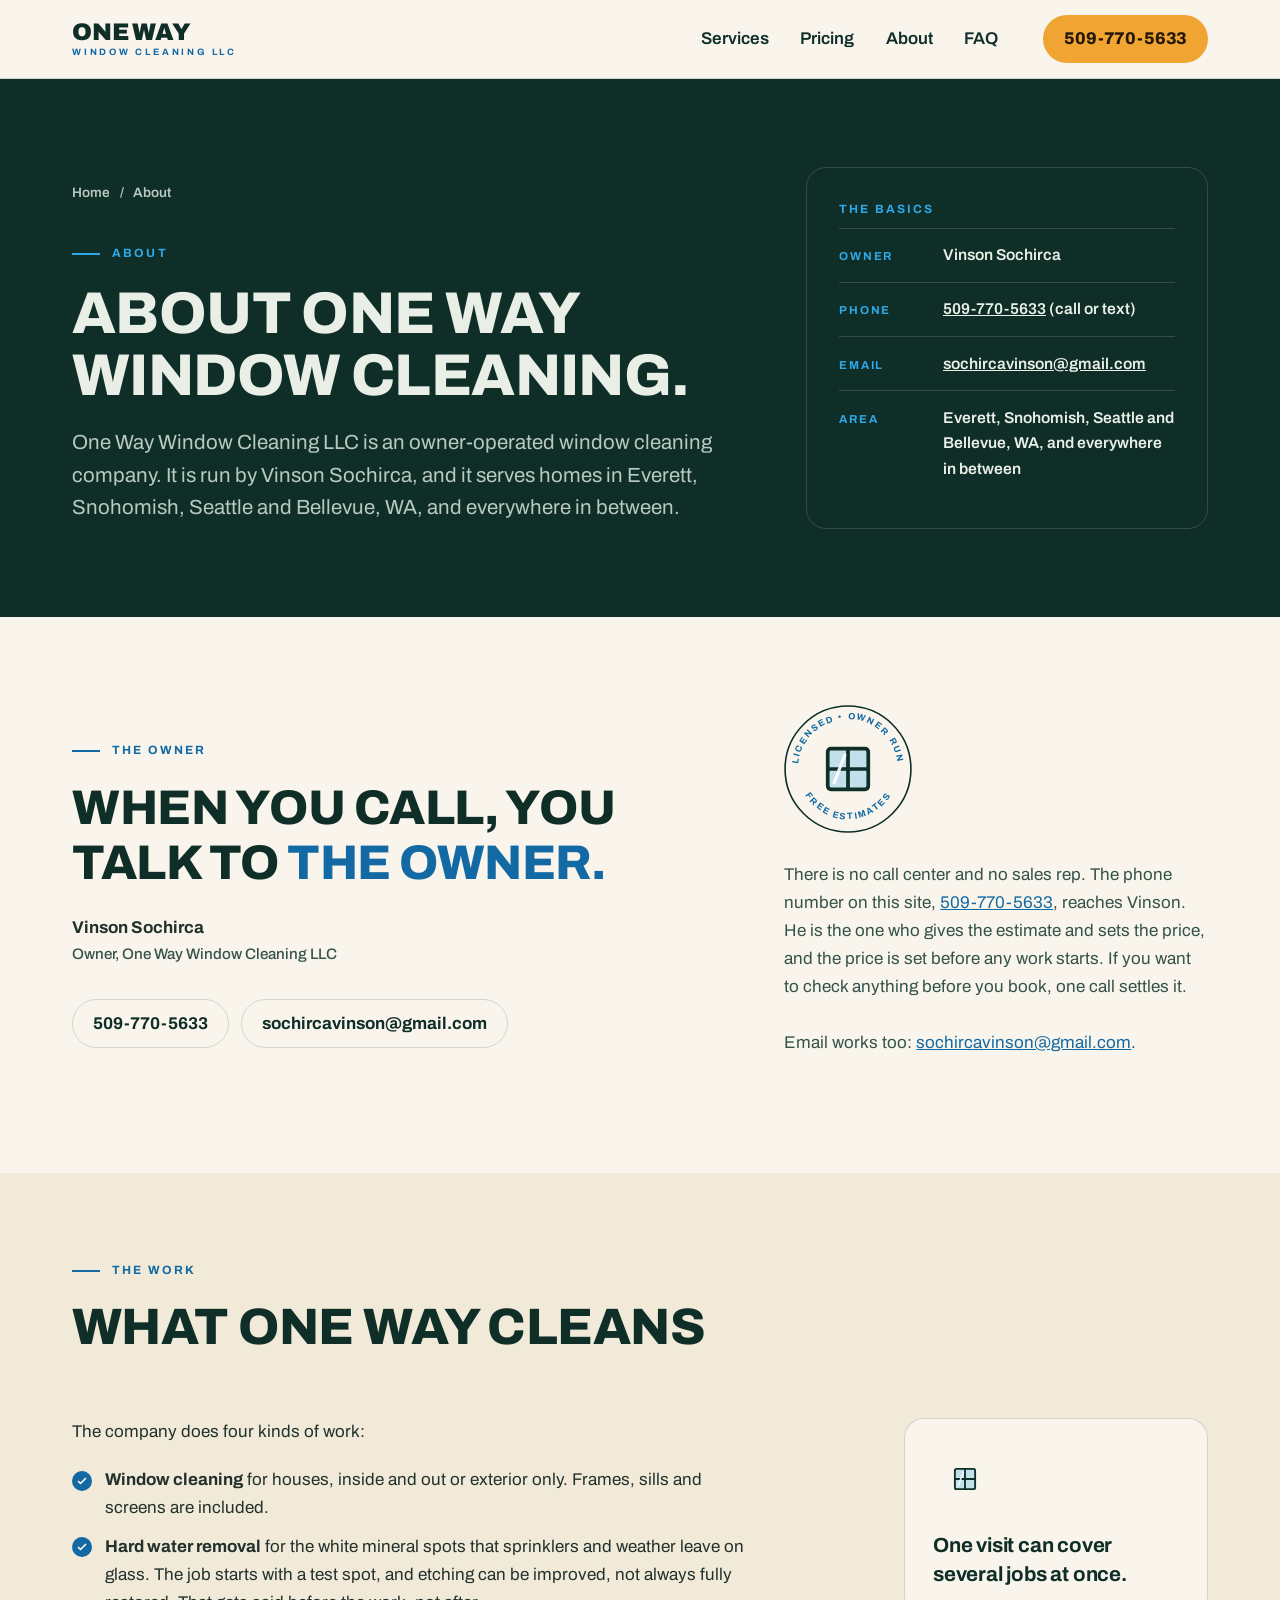
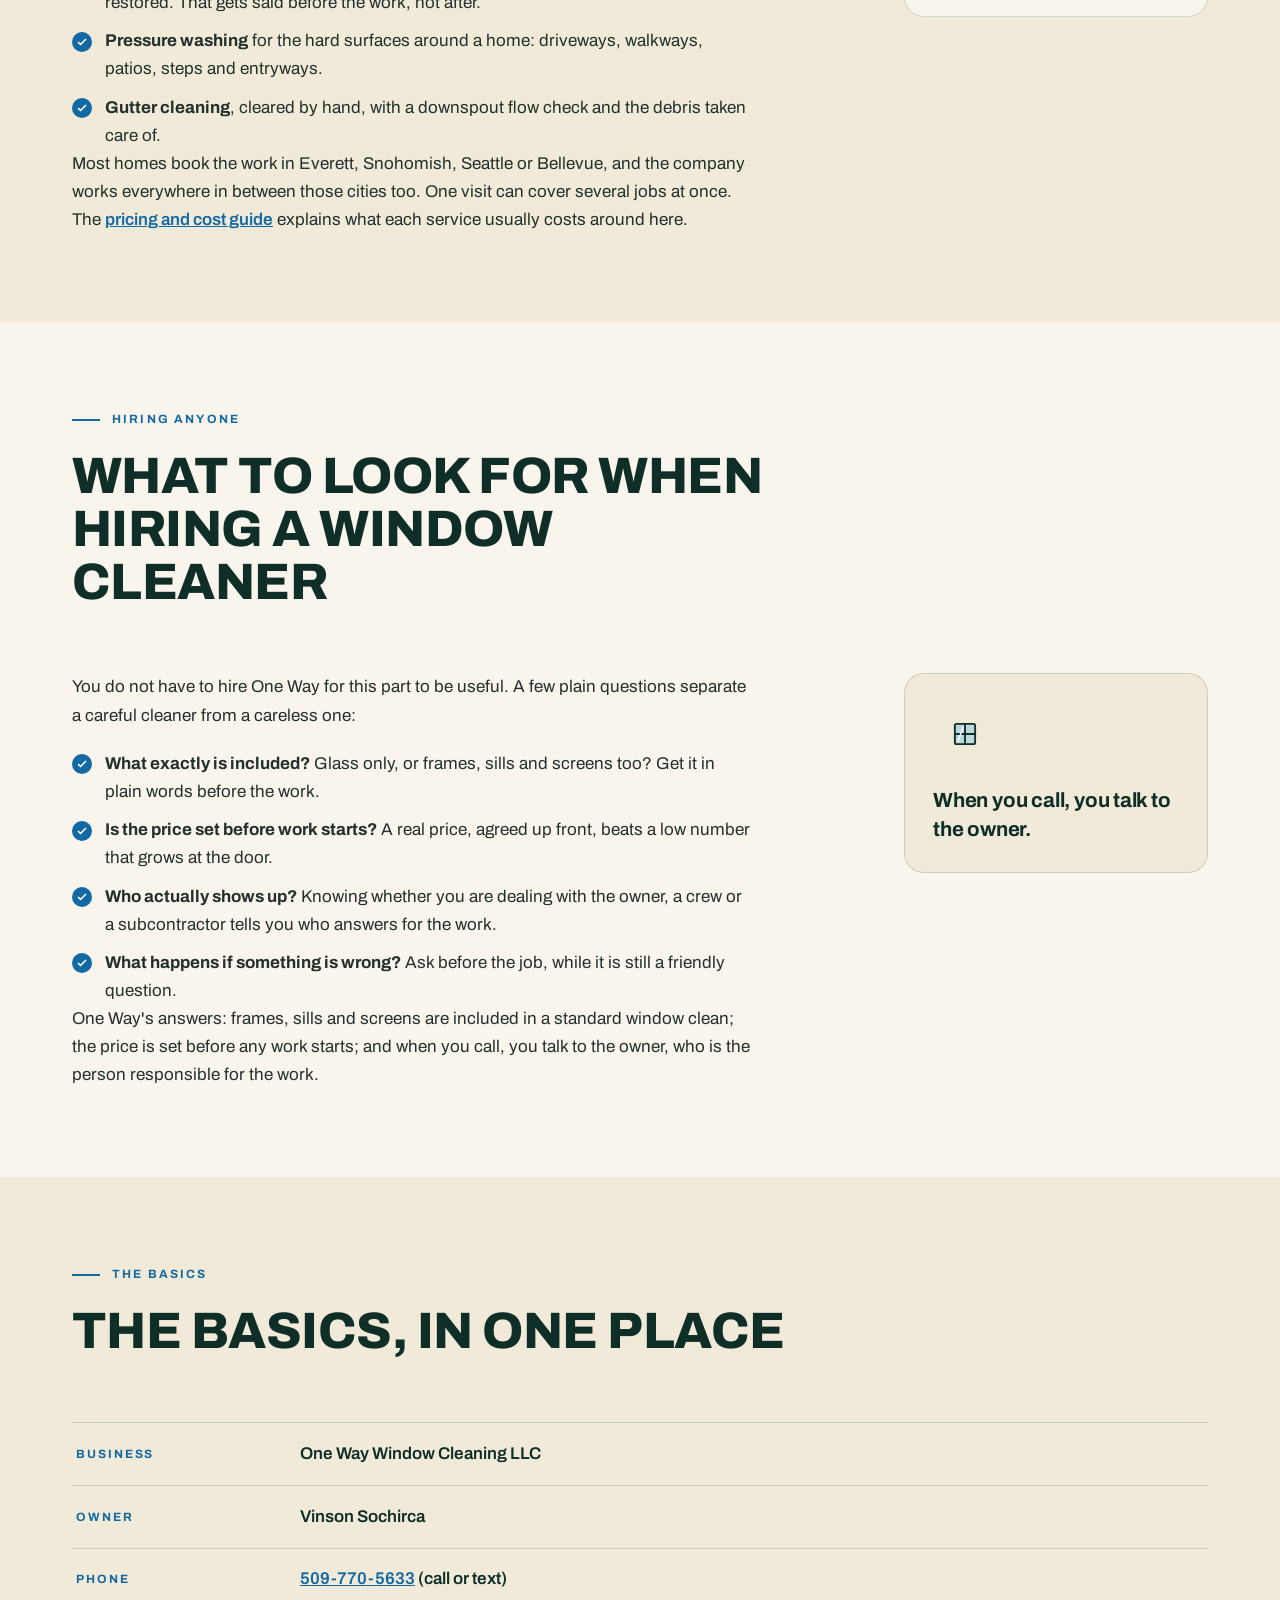
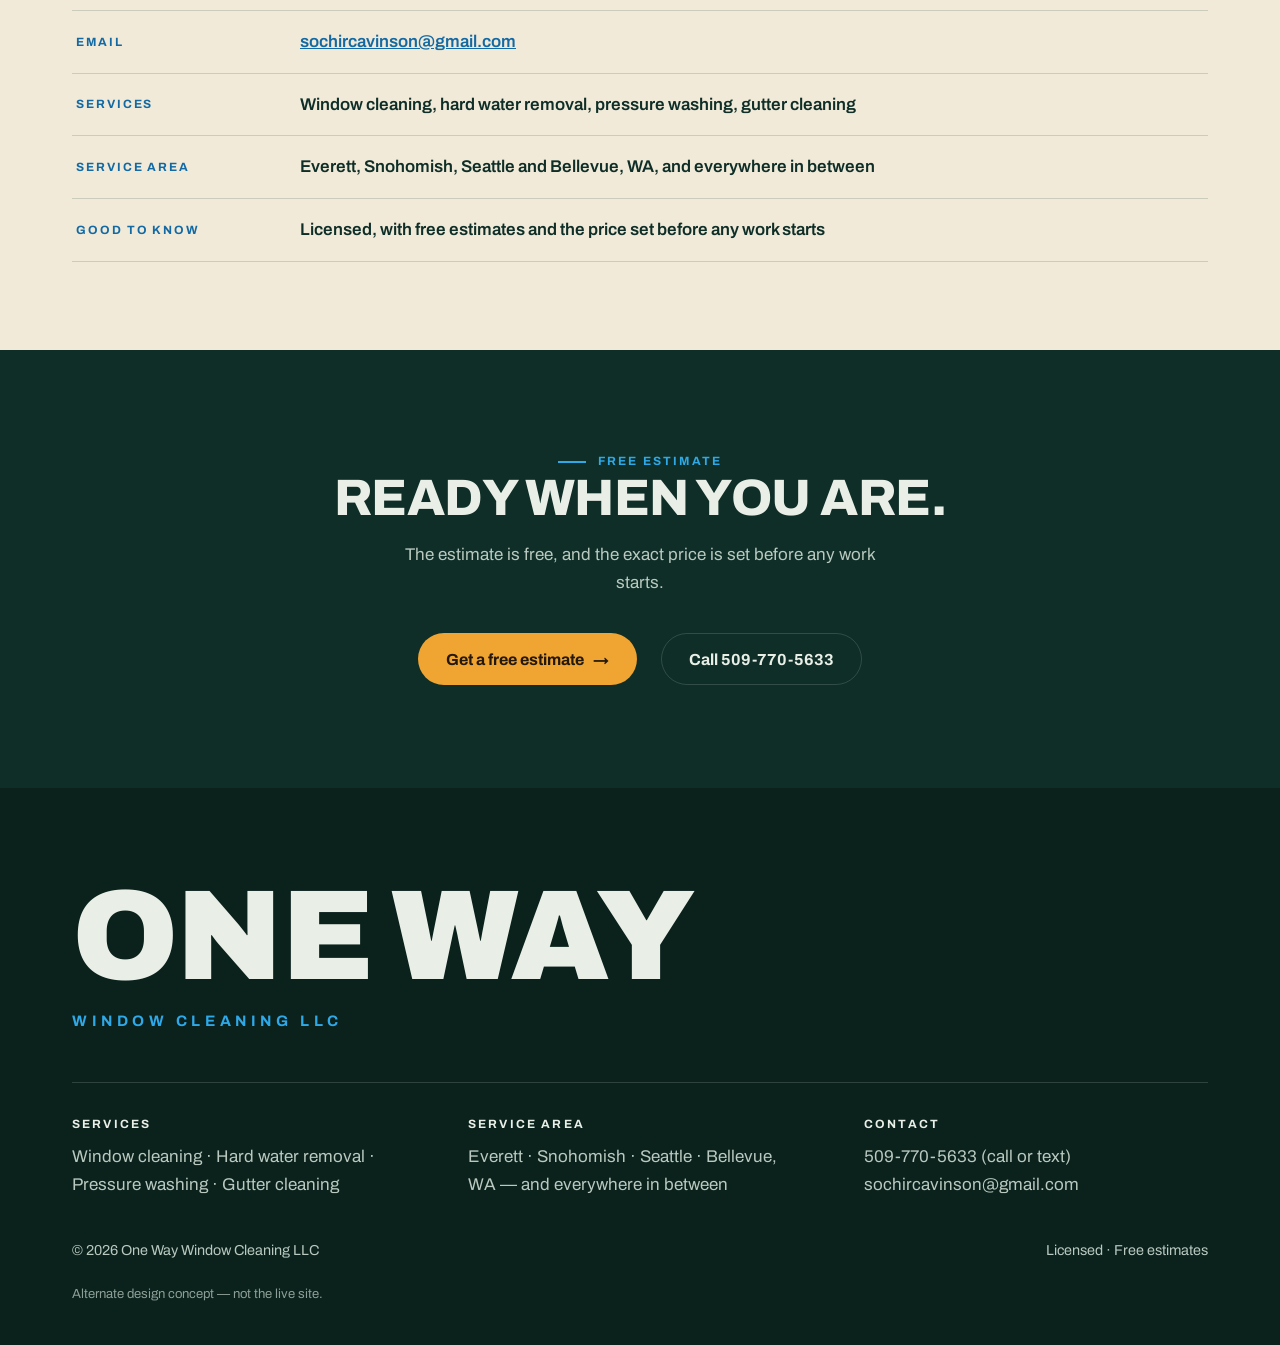
==== about/index.html @ 5b733d45 "Alternate design concept preview for One Way Window Cleaning (not the live site)" ====
<!DOCTYPE html>
<html lang="en">
<head>
<meta charset="UTF-8">
<meta name="viewport" content="width=device-width, initial-scale=1">
<title>About | One Way Window Cleaning — Everett &amp; Seattle, WA</title>
<meta name="description" content="One Way Window Cleaning LLC is an owner-operated window cleaning company run by Vinson Sochirca, serving Everett, Snohomish, Seattle and Bellevue, WA. Licensed, with free estimates and the price set before work starts.">
<link rel="icon" href="data:image/svg+xml,%3Csvg xmlns='http://www.w3.org/2000/svg' viewBox='0 0 24 24'%3E%3Crect x='2' y='2' width='20' height='20' rx='2' fill='%230E2E27'/%3E%3Crect x='5.5' y='5.5' width='5.5' height='5.5' fill='%232FA8E8'/%3E%3Crect x='13' y='5.5' width='5.5' height='5.5' fill='%23E9EFE7'/%3E%3Crect x='5.5' y='13' width='5.5' height='5.5' fill='%23E9EFE7'/%3E%3Crect x='13' y='13' width='5.5' height='5.5' fill='%232FA8E8'/%3E%3C/svg%3E">
<link rel="preconnect" href="https://fonts.googleapis.com">
<link rel="preconnect" href="https://fonts.gstatic.com" crossorigin>
<link href="https://fonts.googleapis.com/css2?family=Archivo:wght@400;500;600;700;800;900&display=swap" rel="stylesheet">
<link rel="stylesheet" href="../styles.css">
</head>
<body>
  <a class="skip" href="#main">Skip to content</a>

  <header class="site-head">
    <div class="wrap site-head__inner">
      <a class="mark" href="../" aria-label="One Way Window Cleaning, home">
        <span class="mark__name">One Way</span>
        <span class="mark__sub">Window Cleaning LLC</span>
      </a>
      <nav class="main-nav" aria-label="Main">
        <ul>
          <li><a href="../#services">Services</a></li>
          <li><a href="../pricing/">Pricing</a></li>
          <li><a href="./" aria-current="page">About</a></li>
          <li><a href="../#faq">FAQ</a></li>
        </ul>
      </nav>
      <a class="call-pill" href="tel:+15097705633">509-770-5633</a>
    </div>
  </header>

  <main id="main">
    <div class="phero">
      <div class="wrap">
        <div class="phero__grid">
          <div>
            <nav class="crumbs" aria-label="Breadcrumb"><a href="../">Home</a><span aria-hidden="true">/</span><span aria-current="page">About</span></nav>
            <p class="eyebrow">About</p>
            <h1 class="display">About One Way Window Cleaning.</h1>
            <p class="lede">One Way Window Cleaning LLC is an owner-operated window cleaning company. It is run by Vinson Sochirca, and it serves homes in Everett, Snohomish, Seattle and Bellevue, WA, and everywhere in between.</p>
          </div>
          <aside class="phero__panel" aria-label="One Way Window Cleaning basics">
            <p class="p-title">The basics</p>
            <dl class="p-spec">
              <div><dt>Owner</dt><dd>Vinson Sochirca</dd></div>
              <div><dt>Phone</dt><dd><a href="tel:+15097705633">509-770-5633</a> (call or text)</dd></div>
              <div><dt>Email</dt><dd><a href="mailto:sochircavinson@gmail.com">sochircavinson@gmail.com</a></dd></div>
              <div><dt>Area</dt><dd>Everett, Snohomish, Seattle and Bellevue, WA, and everywhere in between</dd></div>
            </dl>
          </aside>
        </div>
      </div>
    </div>

    <section class="block" aria-labelledby="h-owner">
      <div class="wrap">
        <div class="owner-grid">
          <div>
            <p class="eyebrow">The owner</p>
            <p class="owner-quote" id="h-owner">When you call, you talk to <span class="hl">the owner.</span></p>
            <p class="owner-by">Vinson Sochirca<span>Owner, One Way Window Cleaning LLC</span></p>
            <div class="owner-contact">
              <a href="tel:+15097705633">509-770-5633</a>
              <a href="mailto:sochircavinson@gmail.com">sochircavinson@gmail.com</a>
            </div>
          </div>
          <div class="owner-side">
            <svg class="owner-badge" viewBox="0 0 120 120" aria-hidden="true">
              <defs>
                <path id="badge-top" d="M13.2 55.9 A47 47 0 0 1 106.8 55.9"/>
                <path id="badge-bot" d="M18.5 82.1 A47 47 0 0 0 101.5 82.1"/>
              </defs>
              <circle cx="60" cy="60" r="59" fill="none" stroke="#0E2E27" stroke-width="1.5"/>
              <text font-size="8.5" font-weight="700" letter-spacing="1.5" fill="#1269A3"><textPath href="#badge-top" startOffset="50%" text-anchor="middle">LICENSED • OWNER RUN</textPath></text>
              <text font-size="8.5" font-weight="700" letter-spacing="1.5" fill="#1269A3"><textPath href="#badge-bot" startOffset="50%" text-anchor="middle">FREE ESTIMATES</textPath></text>
              <rect x="41" y="41" width="38" height="38" rx="3" fill="#2FA8E8" fill-opacity=".28" stroke="#0E2E27" stroke-width="3.5"/>
              <path d="M60 41v38M41 60h38" stroke="#0E2E27" stroke-width="3.5"/>
              <path d="M47 73 L57 47" stroke="#fff" stroke-width="3" stroke-linecap="round" opacity=".9"/>
            </svg>
            <p>There is no call center and no sales rep. The phone number on this site, <a href="tel:+15097705633">509-770-5633</a>, reaches Vinson. He is the one who gives the estimate and sets the price, and the price is set before any work starts. If you want to check anything before you book, one call settles it.</p>
            <p>Email works too: <a href="mailto:sochircavinson@gmail.com">sochircavinson@gmail.com</a>.</p>
          </div>
        </div>
      </div>
    </section>

    <section class="block block--alt" aria-labelledby="h-cleans">
      <div class="wrap">
        <div class="sec-head">
          <p class="eyebrow">The work</p>
          <h2 class="display" id="h-cleans">What One Way cleans</h2>
        </div>
        <div class="prose-grid">
        <div class="prose">
          <p>The company does four kinds of work:</p>
          <ul class="checks">
            <li><span><b>Window cleaning</b> for houses, inside and out or exterior only. Frames, sills and screens are included.</span></li>
            <li><span><b>Hard water removal</b> for the white mineral spots that sprinklers and weather leave on glass. The job starts with a test spot, and etching can be improved, not always fully restored. That gets said before the work, not after.</span></li>
            <li><span><b>Pressure washing</b> for the hard surfaces around a home: driveways, walkways, patios, steps and entryways.</span></li>
            <li><span><b>Gutter cleaning</b>, cleared by hand, with a downspout flow check and the debris taken care of.</span></li>
          </ul>
          <p>Most homes book the work in Everett, Snohomish, Seattle or Bellevue, and the company works everywhere in between those cities too. One visit can cover several jobs at once. The <a href="../pricing/">pricing and cost guide</a> explains what each service usually costs around here.</p>
        </div>
        <aside class="aside-card" aria-hidden="true">
          <svg viewBox="0 0 120 120" focusable="false"><rect x="41" y="41" width="38" height="38" rx="3" fill="#2FA8E8" fill-opacity=".28" stroke="#0E2E27" stroke-width="3.5"/><path d="M60 41v38M41 60h38" stroke="#0E2E27" stroke-width="3.5"/><path d="M47 73 L57 47" stroke="#fff" stroke-width="3" stroke-linecap="round" opacity=".9"/></svg>
          <p>One visit can cover several jobs at once.</p>
        </aside>
        </div>
      </div>
    </section>

    <section class="block" aria-labelledby="h-hire">
      <div class="wrap">
        <div class="sec-head">
          <p class="eyebrow">Hiring anyone</p>
          <h2 class="display" id="h-hire">What to look for when hiring a window cleaner</h2>
        </div>
        <div class="prose-grid">
        <div class="prose">
          <p>You do not have to hire One Way for this part to be useful. A few plain questions separate a careful cleaner from a careless one:</p>
          <ul class="checks">
            <li><span><b>What exactly is included?</b> Glass only, or frames, sills and screens too? Get it in plain words before the work.</span></li>
            <li><span><b>Is the price set before work starts?</b> A real price, agreed up front, beats a low number that grows at the door.</span></li>
            <li><span><b>Who actually shows up?</b> Knowing whether you are dealing with the owner, a crew or a subcontractor tells you who answers for the work.</span></li>
            <li><span><b>What happens if something is wrong?</b> Ask before the job, while it is still a friendly question.</span></li>
          </ul>
          <p>One Way's answers: frames, sills and screens are included in a standard window clean; the price is set before any work starts; and when you call, you talk to the owner, who is the person responsible for the work.</p>
        </div>
        <aside class="aside-card" aria-hidden="true">
          <svg viewBox="0 0 120 120" focusable="false"><rect x="41" y="41" width="38" height="38" rx="3" fill="#2FA8E8" fill-opacity=".28" stroke="#0E2E27" stroke-width="3.5"/><path d="M60 41v38M41 60h38" stroke="#0E2E27" stroke-width="3.5"/><path d="M47 73 L57 47" stroke="#fff" stroke-width="3" stroke-linecap="round" opacity=".9"/></svg>
          <p>When you call, you talk to the owner.</p>
        </aside>
        </div>
      </div>
    </section>

    <section class="block block--alt" aria-labelledby="h-basics">
      <div class="wrap">
        <div class="sec-head">
          <p class="eyebrow">The basics</p>
          <h2 class="display" id="h-basics">The basics, in one place</h2>
        </div>
        <dl class="spec">
          <div><dt>Business</dt><dd>One Way Window Cleaning LLC</dd></div>
          <div><dt>Owner</dt><dd>Vinson Sochirca</dd></div>
          <div><dt>Phone</dt><dd><a href="tel:+15097705633">509-770-5633</a> (call or text)</dd></div>
          <div><dt>Email</dt><dd><a href="mailto:sochircavinson@gmail.com">sochircavinson@gmail.com</a></dd></div>
          <div><dt>Services</dt><dd>Window cleaning, hard water removal, pressure washing, gutter cleaning</dd></div>
          <div><dt>Service area</dt><dd>Everett, Snohomish, Seattle and Bellevue, WA, and everywhere in between</dd></div>
          <div><dt>Good to know</dt><dd>Licensed, with free estimates and the price set before any work starts</dd></div>
        </dl>
      </div>
    </section>

    <section class="cta" aria-labelledby="h-cta">
      <div class="wrap">
        <p class="eyebrow">Free estimate</p>
        <h2 class="display" id="h-cta">Ready when you are.</h2>
        <p>The estimate is free, and the exact price is set before any work starts.</p>
        <div class="cta__actions">
          <a class="btn btn--amber" href="../#estimate"><span>Get a free estimate</span><span class="arr" aria-hidden="true">→</span></a>
          <a class="btn btn--ghost" href="tel:+15097705633"><span>Call 509-770-5633</span></a>
        </div>
      </div>
    </section>
  </main>

  <footer class="foot">
    <div class="wrap">
      <p class="foot__mark">One Way</p>
      <p class="foot__mark-sub">Window Cleaning LLC</p>
      <div class="foot__cols">
        <p><b>Services</b>Window cleaning · Hard water removal · Pressure washing · Gutter cleaning</p>
        <p><b>Service area</b>Everett · Snohomish · Seattle · Bellevue, WA — and everywhere in between</p>
        <p><b>Contact</b><a href="tel:+15097705633">509-770-5633</a> (call or text)<br><a href="mailto:sochircavinson@gmail.com">sochircavinson@gmail.com</a></p>
      </div>
      <div class="foot__base">
        <span>© <span id="yr">2026</span> One Way Window Cleaning LLC</span>
        <span>Licensed · Free estimates</span>
      </div>
      <p class="foot__fine">Alternate design concept — not the live site.</p>
    </div>
  </footer>

  <script src="../main.js" defer></script>
</body>
</html>
---- styles.css ----
/* One Way Window Cleaning — ALTERNATE design concept ("Evergreen editorial").
   Cream paper, evergreen ink, clean-glass sky, amber action. Archivo only. */

:root {
  --paper: #FAF5EC;
  --paper-2: #F1EAD9;
  --ink: #0E2E27;
  --ink-deep: #0A211C;
  --ink-soft: #33524A;
  --body: #22312C;
  --on-dark: #E9EFE7;
  --muted-dark: #B9C9BF;
  --sky: #2FA8E8;
  --sky-dark: #1269A3;
  --amber: #F0A431;
  --amber-ink: #23180A;
  --line: rgba(14, 46, 39, .16);
  --line-dark: rgba(233, 239, 231, .16);
  --error: #A61C1C;
  --ease: cubic-bezier(0.22, 1, 0.36, 1);
  --radius: 20px;
}

*, *::before, *::after { box-sizing: border-box; }

@media (prefers-reduced-motion: no-preference) {
  html { scroll-behavior: smooth; }
}

body {
  margin: 0;
  background: var(--paper);
  color: var(--body);
  font-family: "Archivo", "Helvetica Neue", Helvetica, Arial, sans-serif;
  font-size: 1.0625rem;
  line-height: 1.65;
  -webkit-font-smoothing: antialiased;
}

h1, h2, h3, p, ul, ol, dl, dd, figure { margin: 0; }
ul, ol { padding: 0; list-style: none; }
a { color: var(--sky-dark); }
img, svg { display: block; }

.wrap {
  max-width: 76rem;
  margin: 0 auto;
  padding-left: clamp(1.25rem, 4vw, 2.5rem);
  padding-right: clamp(1.25rem, 4vw, 2.5rem);
}

.section { padding: clamp(4.5rem, 9vw, 8rem) 0; }
.section--paper2 { background: var(--paper-2); }
.section--dark { background: var(--ink); color: var(--on-dark); }
.section--notop { padding-top: 0; }

/* --- type --- */
.display {
  font-weight: 800;
  text-transform: uppercase;
  letter-spacing: -0.01em;
  line-height: 1.04;
  color: var(--ink);
}
.section--dark .display, .hero .display, .phero .display, .cta .display { color: var(--on-dark); }
h1.display { font-size: clamp(2.6rem, 6vw, 5.2rem); }
h2.display { font-size: clamp(2rem, 4vw, 3.4rem); }
h3.display { font-size: clamp(1.3rem, 2.2vw, 1.7rem); }

.eyebrow {
  display: flex;
  align-items: center;
  gap: 0.75rem;
  font-size: 0.75rem;
  font-weight: 700;
  letter-spacing: 0.18em;
  text-transform: uppercase;
  color: var(--sky-dark);
  margin-bottom: 1.25rem;
}
.eyebrow::before { content: ""; width: 28px; height: 2px; background: currentColor; flex: none; }
.section--dark .eyebrow, .hero .eyebrow, .phero .eyebrow, .cta .eyebrow { color: var(--sky); }

.lede { font-size: clamp(1.125rem, 1.6vw, 1.3rem); line-height: 1.6; max-width: 56ch; }
.sec-head { max-width: 46rem; margin-bottom: clamp(2.5rem, 5vw, 4rem); }
.sec-head .lede { margin-top: 1.25rem; color: var(--ink-soft); }
.section--dark .sec-head .lede { color: var(--muted-dark); }

/* --- a11y --- */
.skip {
  position: absolute; left: 1rem; top: -100px; z-index: 100;
  background: var(--ink); color: var(--on-dark);
  padding: 0.75rem 1.25rem; border-radius: 999px; text-decoration: none; font-weight: 700;
}
.skip:focus { top: 1rem; }
:focus-visible { outline: 3px solid var(--sky-dark); outline-offset: 3px; border-radius: 4px; }
.section--dark :focus-visible, .hero :focus-visible, .phero :focus-visible, .foot :focus-visible { outline-color: var(--sky); }
.sr-only {
  position: absolute; width: 1px; height: 1px; margin: -1px; padding: 0;
  overflow: hidden; clip: rect(0 0 0 0); white-space: nowrap; border: 0;
}

/* --- buttons --- */
.btn {
  position: relative; isolation: isolate; overflow: hidden;
  display: inline-flex; align-items: center; justify-content: center; gap: 0.55rem;
  min-height: 52px; padding: 0.8rem 1.7rem;
  border-radius: 999px; border: 1px solid transparent;
  font-weight: 700; font-size: 1rem; line-height: 1.2; text-decoration: none;
  cursor: pointer; transition: color 0.45s var(--ease), border-color 0.45s var(--ease);
}
.btn::before {
  content: ""; position: absolute; inset: 0; z-index: -1;
  transform: translateX(-102%); transition: transform 0.45s var(--ease);
}
.btn:hover::before, .btn:focus-visible::before { transform: translateX(0); }
.btn > * { position: relative; }
.btn .arr { transition: transform 0.3s var(--ease); font-weight: 800; }
.btn:hover .arr { transform: translateX(3px); }
.btn--amber { background: var(--amber); color: var(--amber-ink); }
.btn--amber::before { background: var(--ink); }
.btn--amber:hover { color: var(--on-dark); }
.btn--ghost { background: transparent; color: var(--on-dark); border-color: var(--line-dark); }
.btn--ghost::before { background: var(--amber); }
.btn--ghost:hover { color: var(--amber-ink); }
.btn--dark { background: var(--ink); color: var(--on-dark); }
.btn--dark::before { background: var(--amber); }
.btn--dark:hover { color: var(--amber-ink); }
.btn--block { width: 100%; }

.phone-link { display: inline-flex; flex-direction: column; line-height: 1.25; text-decoration: none; color: var(--on-dark); min-height: 52px; justify-content: center; }
.phone-link .label { font-size: 0.72rem; font-weight: 700; letter-spacing: 0.16em; text-transform: uppercase; color: var(--sky); }
.phone-link .num { font-size: 1.3rem; font-weight: 800; letter-spacing: -0.01em; }
.phone-link:hover .num { text-decoration: underline; text-underline-offset: 4px; }

/* --- header --- */
.site-head {
  position: sticky; top: 0; z-index: 60;
  background: var(--paper);
  border-bottom: 1px solid var(--line);
}
.site-head__inner {
  display: flex; align-items: center; gap: 2rem;
  min-height: 78px; padding-top: 0.5rem; padding-bottom: 0.5rem;
}
.mark { text-decoration: none; color: var(--ink); line-height: 0.95; flex: none; }
.mark__name { display: block; font-size: 1.5rem; font-weight: 900; letter-spacing: -0.01em; text-transform: uppercase; }
.mark__sub { display: block; margin-top: 0.3rem; font-size: 0.58rem; font-weight: 700; letter-spacing: 0.3em; text-transform: uppercase; color: var(--sky-dark); }
.main-nav { margin-left: auto; }
.main-nav ul { display: flex; gap: 0.25rem; }
.main-nav a {
  display: inline-flex; align-items: center; min-height: 44px; padding: 0.4rem 0.85rem;
  color: var(--ink); text-decoration: none; font-weight: 600; border-radius: 999px;
}
.main-nav a:hover { background: var(--paper-2); }
.call-pill {
  flex: none; display: inline-flex; align-items: center; gap: 0.5rem;
  min-height: 48px; padding: 0.65rem 1.3rem; border-radius: 999px;
  background: var(--amber); color: var(--amber-ink);
  font-weight: 800; text-decoration: none; letter-spacing: -0.01em;
  transition: background 0.3s var(--ease), color 0.3s var(--ease);
}
.call-pill:hover { background: var(--ink); color: var(--on-dark); }

@media (max-width: 860px) {
  .site-head__inner { flex-wrap: wrap; gap: 0.5rem 1rem; padding-top: 0.75rem; }
  .call-pill { margin-left: auto; }
  .main-nav { order: 3; width: 100%; margin-left: 0; overflow-x: auto; }
  .main-nav ul { flex-wrap: nowrap; }
  .main-nav a { white-space: nowrap; }
}

/* --- hero --- */
.hero { background: var(--ink); color: var(--on-dark); overflow: hidden; }
.hero__grid {
  display: grid; grid-template-columns: 1.05fr 1fr; gap: clamp(2rem, 5vw, 4.5rem);
  align-items: center;
  padding-top: clamp(3.5rem, 7vw, 6rem);
}
.hero h1 { margin-bottom: 1.5rem; }
.hero h1 .hl { color: var(--amber); }
.hero__sub { color: var(--muted-dark); font-size: clamp(1.1rem, 1.6vw, 1.28rem); line-height: 1.6; max-width: 52ch; }
.hero__sub strong { color: var(--on-dark); font-weight: 600; }
.hero__actions { display: flex; flex-wrap: wrap; align-items: center; gap: 1rem 1.5rem; margin-top: 2.25rem; }
.hero__scene {
  border: 1px solid var(--line-dark); border-radius: var(--radius); overflow: hidden;
  box-shadow: 0 30px 60px -30px rgba(0, 0, 0, .45);
}
.hero__scene svg { width: 100%; height: auto; }
.hero__stats {
  display: grid; grid-template-columns: repeat(3, 1fr); gap: 1.5rem;
  margin-top: clamp(3rem, 6vw, 4.5rem);
  padding: 1.75rem 0 clamp(3.5rem, 6vw, 5rem);
  border-top: 1px solid var(--line-dark);
}
.stat-fact { display: flex; gap: 1rem; align-items: baseline; }
.stat-fact .n { font-size: 1.6rem; font-weight: 800; color: var(--sky); letter-spacing: -0.01em; line-height: 1; }
.stat-fact .t { font-weight: 600; font-size: 1.02rem; line-height: 1.4; }
@media (max-width: 960px) {
  .hero__grid { grid-template-columns: 1fr; }
  .hero__stats { grid-template-columns: 1fr; gap: 1rem; }
}

/* --- marquee --- */
.marquee {
  background: var(--amber); color: var(--ink);
  border-top: 1px solid rgba(14, 46, 39, .35); border-bottom: 1px solid rgba(14, 46, 39, .35);
  overflow: hidden; padding: 0.85rem 0;
  -webkit-mask-image: linear-gradient(90deg, transparent, #000 5%, #000 95%, transparent);
  mask-image: linear-gradient(90deg, transparent, #000 5%, #000 95%, transparent);
}
.marquee__track { display: flex; width: max-content; animation: marquee 30s linear infinite; }
.marquee:hover .marquee__track { animation-play-state: paused; }
.marquee__group { display: flex; align-items: center; flex: none; }
.marquee__group span {
  font-weight: 800; text-transform: uppercase; letter-spacing: 0.04em; font-size: 1.02rem;
  padding: 0 1.1rem; white-space: nowrap;
}
.marquee__group i { font-style: normal; color: var(--ink); opacity: .55; }
@keyframes marquee { to { transform: translateX(-50%); } }
@media (prefers-reduced-motion: reduce) {
  .marquee__track { animation: none; }
}

/* --- services index --- */
.svc-list { border-top: 1px solid var(--line); }
.svc-row {
  position: relative; isolation: isolate;
  display: grid; grid-template-columns: 5.5rem 1fr auto; gap: 1.5rem; align-items: center;
  padding: 2.1rem 0.75rem; border-bottom: 1px solid var(--line);
  text-decoration: none; color: inherit;
}
.svc-row::before {
  content: ""; position: absolute; inset: 0; z-index: -1; background: var(--paper-2);
  transform: scaleX(0); transform-origin: left; transition: transform 0.45s var(--ease);
}
.svc-row:hover::before, .svc-row:focus-visible::before { transform: scaleX(1); }
.svc-row .num { font-size: clamp(1.7rem, 3vw, 2.4rem); font-weight: 800; color: var(--sky-dark); letter-spacing: -0.02em; line-height: 1; }
.svc-row h3 { font-size: clamp(1.55rem, 3vw, 2.35rem); margin-bottom: 0.45rem; }
.svc-row .desc { color: var(--ink-soft); max-width: 58ch; }
.svc-row .incl { margin-top: 0.6rem; font-size: 0.94rem; color: var(--body); }
.svc-row .incl b { font-weight: 700; color: var(--ink); text-transform: uppercase; font-size: 0.72rem; letter-spacing: 0.14em; margin-right: 0.5rem; }
.svc-row .arr { font-size: 1.9rem; font-weight: 800; color: var(--ink); transition: transform 0.35s var(--ease); line-height: 1; }
.svc-row:hover .arr { transform: translateX(6px); }
@media (max-width: 700px) {
  .svc-row { grid-template-columns: 3.4rem 1fr; padding: 1.6rem 0.25rem; }
  .svc-row .arr { display: none; }
}

/* --- wipe --- */
.wipe-head { max-width: 46rem; margin-bottom: clamp(2rem, 4vw, 3rem); }
.wipe {
  --wipe: 62%;
  position: relative; max-width: 62rem; margin: 0 auto;
  aspect-ratio: 16 / 8;
  border: 10px solid var(--ink); border-radius: var(--radius);
  overflow: hidden; background: var(--sky);
  box-shadow: 0 30px 60px -32px rgba(14, 46, 39, .4);
}
.wipe__layer { position: absolute; inset: 0; }
.wipe__layer svg { width: 100%; height: 100%; }
.wipe__layer--dirty {
  clip-path: inset(0 calc(100% - var(--wipe)) 0 0);
  filter: saturate(.35) brightness(1.08) contrast(.85) blur(1.5px);
}
.wipe__mullions {
  position: absolute; inset: 0; z-index: 3; pointer-events: none;
  background:
    linear-gradient(90deg, transparent calc(50% - 5px), rgba(10, 33, 28, .85) calc(50% - 5px), rgba(10, 33, 28, .85) calc(50% + 5px), transparent calc(50% + 5px)),
    linear-gradient(0deg, transparent calc(50% - 5px), rgba(10, 33, 28, .85) calc(50% - 5px), rgba(10, 33, 28, .85) calc(50% + 5px), transparent calc(50% + 5px));
}
.wipe__tag {
  position: absolute; top: 14px; z-index: 4;
  background: var(--ink); color: var(--on-dark);
  font-size: 0.72rem; font-weight: 700; letter-spacing: 0.16em; text-transform: uppercase;
  padding: 0.4rem 0.8rem; border-radius: 999px; pointer-events: none;
}
.wipe__tag--before { left: 14px; }
.wipe__tag--after { right: 14px; }
.wipe__handle {
  position: absolute; top: 0; bottom: 0; left: var(--wipe); z-index: 5;
  width: 3px; margin-left: -1.5px; background: #fff;
  box-shadow: 0 0 0 1px rgba(10, 33, 28, .35); pointer-events: none;
}
.wipe__grip {
  position: absolute; top: 50%; left: 50%; transform: translate(-50%, -50%);
  width: 48px; height: 48px; border-radius: 50%;
  background: var(--amber); border: 2px solid var(--ink);
  display: flex; align-items: center; justify-content: center;
}
.wipe__range {
  position: absolute; inset: 0; z-index: 6;
  width: 100%; height: 100%; margin: 0; opacity: 0; cursor: ew-resize;
  -webkit-appearance: none; appearance: none; background: transparent; border: 0;
}
.wipe__range:focus { outline: none; }
.wipe:focus-within { outline: 3px solid var(--sky-dark); outline-offset: 4px; }
.wipe__caption { max-width: 62rem; margin: 1.25rem auto 0; color: var(--ink-soft); font-size: 0.98rem; }
@media (max-width: 640px) { .wipe { aspect-ratio: 4 / 3; border-width: 8px; } }

/* --- how it works --- */
.steps { display: grid; grid-template-columns: repeat(3, 1fr); gap: clamp(1.5rem, 4vw, 3rem); }
.step { border-top: 2px solid var(--ink); padding-top: 1.5rem; }
.step .n { display: block; font-size: clamp(2.8rem, 5vw, 4.2rem); font-weight: 800; color: var(--sky-dark); line-height: 1; letter-spacing: -0.02em; margin-bottom: 1rem; }
.step h3 { margin-bottom: 0.5rem; }
.step p { color: var(--ink-soft); max-width: 34ch; }
@media (max-width: 820px) { .steps { grid-template-columns: 1fr; } }

/* --- pricing band (dark) --- */
.price-grid { display: grid; grid-template-columns: 1fr 1.15fr; gap: clamp(2.5rem, 6vw, 5rem); align-items: start; }
.price-note { color: var(--muted-dark); margin-top: 1.25rem; max-width: 44ch; }
.price-note strong { color: var(--on-dark); }
.price-cta { margin-top: 2rem; }
.stat-list { display: grid; gap: 0; border-top: 1px solid var(--line-dark); }
.stat { display: grid; grid-template-columns: auto 1fr; gap: 0.4rem 1.75rem; align-items: baseline; padding: 1.6rem 0; border-bottom: 1px solid var(--line-dark); }
.stat .fig { font-size: clamp(2.3rem, 4.5vw, 3.6rem); font-weight: 800; letter-spacing: -0.02em; line-height: 1; color: var(--on-dark); white-space: nowrap; }
.stat .fig em { font-style: normal; color: var(--amber); }
.stat .what { font-weight: 600; font-size: 1.08rem; }
.stat .src { grid-column: 2; color: var(--muted-dark); font-size: 0.92rem; }
@media (max-width: 900px) { .price-grid { grid-template-columns: 1fr; } }
@media (max-width: 560px) { .stat { grid-template-columns: 1fr; } .stat .src { grid-column: 1; } }

/* --- service area --- */
.city-list { border-top: 1px solid var(--line); }
.city-row {
  display: flex; align-items: baseline; gap: 1.5rem;
  padding: 1.4rem 0.75rem; border-bottom: 1px solid var(--line);
}
.city-row .city { font-size: clamp(2.2rem, 5.5vw, 4rem); font-weight: 800; text-transform: uppercase; letter-spacing: -0.01em; line-height: 1.05; color: var(--ink); }
.city-row .st { font-weight: 700; color: var(--sky-dark); letter-spacing: 0.14em; font-size: 0.8rem; }
.area-lines { margin-top: 2.25rem; display: grid; gap: 0.75rem; }
.area-lines .big { font-size: clamp(1.3rem, 2.4vw, 1.8rem); font-weight: 700; color: var(--ink); }
.area-lines p { color: var(--ink-soft); max-width: 62ch; }

/* --- FAQ --- */
.faq { border-top: 1px solid var(--line); max-width: 62rem; }
.faq__item { border-bottom: 1px solid var(--line); }
.faq__item summary {
  display: flex; align-items: center; justify-content: space-between; gap: 1rem;
  min-height: 44px; padding: 1.3rem 0.25rem; cursor: pointer; list-style: none;
  font-weight: 700; font-size: 1.13rem; color: var(--ink);
}
.faq__item summary::-webkit-details-marker { display: none; }
.faq__item summary::after {
  content: "+"; flex: none; width: 34px; height: 34px; border: 1px solid var(--line);
  border-radius: 50%; display: flex; align-items: center; justify-content: center;
  font-weight: 500; font-size: 1.25rem; color: var(--sky-dark);
  transition: transform 0.35s var(--ease), background 0.35s var(--ease), color 0.35s var(--ease);
}
.faq__item[open ] summary::after { transform: rotate(45deg); background: var(--ink); color: var(--on-dark); }
.faq__item > p { padding: 0 3.5rem 1.6rem 0.25rem; color: var(--ink-soft); max-width: 65ch; }

/* --- owner strip --- */
.owner-grid { display: grid; grid-template-columns: 1.5fr 1fr; gap: clamp(2.5rem, 6vw, 5rem); align-items: center; }
.owner-quote { font-size: clamp(1.9rem, 3.8vw, 3.1rem); font-weight: 800; text-transform: uppercase; letter-spacing: -0.01em; line-height: 1.12; color: var(--ink); }
.owner-quote .hl { color: var(--sky-dark); }
.owner-by { margin-top: 1.5rem; font-weight: 700; }
.owner-by span { display: block; font-weight: 500; color: var(--ink-soft); font-size: 0.95rem; }
.owner-side p { color: var(--ink-soft); margin-bottom: 1.75rem; }
.owner-badge { margin-bottom: 1.75rem; width: 128px; height: 128px; }
.owner-contact { margin-top: 2rem; display: flex; flex-wrap: wrap; gap: 0.75rem; }
.owner-contact a {
  display: inline-flex; align-items: center; min-height: 48px; padding: 0.6rem 1.25rem;
  border: 1px solid var(--line); border-radius: 999px;
  color: var(--ink); text-decoration: none; font-weight: 700;
  transition: background 0.3s var(--ease), color 0.3s var(--ease), border-color 0.3s var(--ease);
}
.owner-contact a:hover { background: var(--ink); color: var(--on-dark); border-color: var(--ink); }
@media (max-width: 860px) { .owner-grid { grid-template-columns: 1fr; } }

/* --- estimate --- */
.est-grid { display: grid; grid-template-columns: 1fr 1.1fr; gap: clamp(2.5rem, 6vw, 5rem); align-items: start; }
.needs { margin-top: 2rem; display: grid; gap: 1rem; }
.needs li { display: flex; gap: 0.9rem; align-items: flex-start; color: var(--muted-dark); }
.needs li::before {
  content: ""; flex: none; width: 22px; height: 22px; margin-top: 0.2rem; border-radius: 50%;
  background: var(--sky) url("data:image/svg+xml,%3Csvg xmlns='http://www.w3.org/2000/svg' viewBox='0 0 24 24'%3E%3Cpath d='M5 13l4 4L19 7' fill='none' stroke='%230A211C' stroke-width='3.4' stroke-linecap='round' stroke-linejoin='round'/%3E%3C/svg%3E") center / 13px no-repeat;
}
.needs li strong { color: var(--on-dark); font-weight: 600; }
.est-quick { display: flex; flex-wrap: wrap; gap: 0.75rem; margin-top: 2.25rem; }
.est-quick a {
  display: inline-flex; align-items: center; min-height: 48px; padding: 0.6rem 1.25rem;
  border: 1px solid var(--line-dark); border-radius: 999px;
  color: var(--on-dark); text-decoration: none; font-weight: 700;
  transition: background 0.3s var(--ease), color 0.3s var(--ease);
}
.est-quick a:hover { background: var(--amber); color: var(--amber-ink); border-color: var(--amber); }

.form-panel {
  background: var(--paper); color: var(--body);
  border-radius: var(--radius); padding: clamp(1.5rem, 3.5vw, 2.5rem);
  box-shadow: 0 30px 60px -30px rgba(0, 0, 0, .5);
}
.form-panel h3 { color: var(--ink); margin-bottom: 1.5rem; }
.form-panel h3.display { color: var(--ink); }
.field { margin-bottom: 1.15rem; border: 0; padding: 0; }
.field label, .field legend { display: block; font-weight: 600; font-size: 0.97rem; color: var(--ink); margin-bottom: 0.45rem; padding: 0; }
.req { color: var(--error); }
.opt { font-weight: 500; color: var(--ink-soft); font-size: 0.85rem; margin-left: 0.35rem; }
.field input[type="text"], .field input:not([type]), .field input[type="tel"], .field textarea {
  width: 100%; min-height: 52px; padding: 0.8rem 1rem;
  border: 1px solid rgba(14, 46, 39, .4); border-radius: 12px;
  background: #fff; color: var(--body); font: inherit; font-size: 1rem;
}
.field textarea { min-height: 96px; resize: vertical; }
.field input:focus, .field textarea:focus { outline: 3px solid rgba(21, 119, 182, .45); outline-offset: 1px; border-color: var(--sky-dark); }
.field input[aria-invalid="true"] { border-color: var(--error); outline-color: rgba(166, 28, 28, .4); }
.field-row { display: grid; grid-template-columns: 1fr 1fr; gap: 1rem; }
@media (max-width: 560px) { .field-row { grid-template-columns: 1fr; } }
.chips { display: flex; flex-wrap: wrap; gap: 0.6rem; }
.chips label { margin: 0; }
.chips input { position: absolute; opacity: 0; width: 1px; height: 1px; }
.chips span {
  display: inline-flex; align-items: center; min-height: 44px; padding: 0.55rem 1.05rem;
  border: 1px solid rgba(14, 46, 39, .4); border-radius: 999px;
  font-weight: 600; font-size: 0.95rem; cursor: pointer; background: #fff;
  transition: background 0.25s var(--ease), color 0.25s var(--ease), border-color 0.25s var(--ease);
}
.chips input:checked + span { background: var(--ink); color: var(--on-dark); border-color: var(--ink); }
.chips input:focus-visible + span { outline: 3px solid var(--sky-dark); outline-offset: 2px; }
.form-note { margin-top: 1rem; font-size: 0.95rem; color: var(--ink-soft); }
.form-note.is-error { color: var(--error); font-weight: 600; }
@media (max-width: 900px) { .est-grid { grid-template-columns: 1fr; } }

/* --- footer --- */
.foot { background: var(--ink-deep); color: var(--muted-dark); padding: clamp(3.5rem, 7vw, 5.5rem) 0 2.5rem; }
.foot__mark { font-size: clamp(3.2rem, 11vw, 8rem); font-weight: 900; text-transform: uppercase; letter-spacing: -0.02em; line-height: 0.95; color: var(--on-dark); }
.foot__mark-sub { margin-top: 0.75rem; font-weight: 700; letter-spacing: 0.3em; font-size: clamp(0.7rem, 1.6vw, 0.95rem); text-transform: uppercase; color: var(--sky); }
.foot__cols { display: flex; flex-wrap: wrap; gap: 1rem 3.5rem; margin-top: 3rem; padding-top: 2rem; border-top: 1px solid var(--line-dark); }
.foot__cols p { max-width: 34ch; }
.foot__cols b { display: block; color: var(--on-dark); font-size: 0.75rem; letter-spacing: 0.18em; text-transform: uppercase; margin-bottom: 0.5rem; }
.foot a { color: var(--muted-dark); text-decoration: none; }
.foot a:hover { color: var(--on-dark); text-decoration: underline; text-underline-offset: 4px; }
.foot__base { display: flex; flex-wrap: wrap; gap: 0.5rem 2rem; justify-content: space-between; margin-top: 2.5rem; font-size: 0.9rem; }
.foot__fine { margin-top: 1.25rem; font-size: 0.82rem; opacity: 0.75; }

/* --- subpage hero --- */
.phero { background: var(--ink); color: var(--on-dark); padding: clamp(3.5rem, 7vw, 5.5rem) 0; }
.phero h1 { font-size: clamp(2.2rem, 4.6vw, 3.8rem); max-width: 20ch; margin-bottom: 1.25rem; text-wrap: balance; }
.phero .lede { color: var(--muted-dark); }
.phero .lede strong { color: var(--on-dark); }
.phero__actions { display: flex; flex-wrap: wrap; align-items: center; gap: 1rem 1.5rem; margin-top: 2rem; }
.crumbs { display: flex; gap: 0.6rem; align-items: center; font-size: 0.85rem; font-weight: 600; color: var(--muted-dark); margin-bottom: 1.75rem; }
.crumbs a { color: var(--muted-dark); text-decoration: none; display: inline-flex; align-items: center; min-height: 44px; }
.crumbs a:hover { color: var(--on-dark); text-decoration: underline; text-underline-offset: 4px; }

/* --- prose blocks (subpages) --- */
.block { padding: clamp(3.5rem, 7vw, 5.5rem) 0; }
.block--alt { background: var(--paper-2); }
.block__grid { display: grid; grid-template-columns: 1fr 1.6fr; gap: clamp(2rem, 5vw, 4.5rem); align-items: start; }
@media (max-width: 860px) { .block__grid { grid-template-columns: 1fr; } }
.prose { max-width: 68ch; }
.prose p + p { margin-top: 1.1rem; }
.prose p { color: var(--body); }
.prose a { font-weight: 600; }
.checks { margin-top: 1.25rem; display: grid; gap: 0.65rem; }
.checks li { display: flex; gap: 0.8rem; align-items: flex-start; }
.checks li::before {
  content: ""; flex: none; width: 20px; height: 20px; margin-top: 0.28rem; border-radius: 50%;
  background: var(--sky-dark) url("data:image/svg+xml,%3Csvg xmlns='http://www.w3.org/2000/svg' viewBox='0 0 24 24'%3E%3Cpath d='M5 13l4 4L19 7' fill='none' stroke='%23FAF5EC' stroke-width='3.4' stroke-linecap='round' stroke-linejoin='round'/%3E%3C/svg%3E") center / 12px no-repeat;
}
.mini-stats { display: grid; grid-template-columns: repeat(auto-fit, minmax(200px, 1fr)); gap: 1rem; margin: 1.75rem 0; }
.mini-stat { border: 1px solid var(--line); border-radius: var(--radius); padding: 1.4rem 1.5rem; background: var(--paper); display: flex; flex-direction: column; }
.block--alt .mini-stat { background: var(--paper); }
.mini-stat .fig { font-size: clamp(1.9rem, 3.4vw, 2.6rem); font-weight: 800; letter-spacing: -0.02em; color: var(--ink); line-height: 1.05; }
.mini-stat .fig em { font-style: normal; color: var(--sky-dark); }
.mini-stat .what { margin-top: 0.5rem; font-weight: 600; font-size: 0.98rem; line-height: 1.45; }
.mini-stat .src { margin-top: auto; padding-top: 0.3rem; font-size: 0.85rem; color: var(--ink-soft); }

/* --- spec table (about) --- */
.spec { border-top: 1px solid var(--line); }
.spec div { display: grid; grid-template-columns: 12rem 1fr; gap: 1rem 2rem; padding: 1.05rem 0.25rem; border-bottom: 1px solid var(--line); }
.spec dt { font-size: 0.75rem; font-weight: 700; letter-spacing: 0.16em; text-transform: uppercase; color: var(--sky-dark); padding-top: 0.3rem; }
.spec dd { font-weight: 600; color: var(--ink); }
@media (max-width: 560px) { .spec div { grid-template-columns: 1fr; gap: 0.2rem; } }

/* --- CTA band --- */
.cta { background: var(--ink); color: var(--on-dark); padding: clamp(4rem, 8vw, 6.5rem) 0; text-align: center; }
.cta .eyebrow { justify-content: center; }
.cta h2 { margin-bottom: 1rem; }
.cta p { color: var(--muted-dark); max-width: 52ch; margin: 0 auto; }
.cta__actions { display: flex; flex-wrap: wrap; gap: 1rem 1.5rem; justify-content: center; align-items: center; margin-top: 2.25rem; }

/* --- subpage desktop counterweights (wide screens only; smaller layouts unchanged) --- */
.phero__panel, .aside-card { display: none; }
@media (min-width: 1025px) {
  .phero__grid { display: grid; grid-template-columns: 1.25fr 0.75fr; gap: clamp(2.5rem, 5vw, 4.5rem); align-items: center; }
  .phero__panel {
    display: block;
    border: 1px solid var(--line-dark); border-radius: var(--radius);
    padding: clamp(1.5rem, 2.5vw, 2rem);
  }
  .phero__panel .p-title { font-size: 0.75rem; font-weight: 700; letter-spacing: 0.18em; text-transform: uppercase; color: var(--sky); margin-bottom: 0.5rem; }
  .p-stat { padding: 1.05rem 0; border-top: 1px solid var(--line-dark); }
  .p-stat .fig { display: block; font-size: 2rem; font-weight: 800; letter-spacing: -0.02em; line-height: 1; color: var(--on-dark); }
  .p-stat .what { display: block; margin-top: 0.35rem; font-weight: 600; font-size: 0.98rem; line-height: 1.45; }
  .p-stat .src { display: block; margin-top: 0.2rem; font-size: 0.85rem; color: var(--muted-dark); }
  .phero__panel .p-note { margin-top: 1.1rem; padding-top: 1.1rem; border-top: 1px solid var(--line-dark); color: var(--muted-dark); font-size: 0.92rem; }
  .p-spec div { display: grid; grid-template-columns: 5.5rem 1fr; gap: 0.75rem 1rem; padding: 0.85rem 0; border-top: 1px solid var(--line-dark); align-items: baseline; }
  .p-spec dt { font-size: 0.72rem; font-weight: 700; letter-spacing: 0.16em; text-transform: uppercase; color: var(--sky); }
  .p-spec dd { font-weight: 600; color: var(--on-dark); font-size: 0.98rem; }
  .p-spec a { color: var(--on-dark); }
  .prose-grid { display: grid; grid-template-columns: minmax(0, 1fr) 19rem; gap: clamp(2.5rem, 5vw, 4.5rem); align-items: start; }
  .aside-card {
    display: block; position: sticky; top: 7rem;
    border: 1px solid var(--line); border-radius: var(--radius);
    background: var(--paper-2); padding: 1.75rem;
  }
  .block--alt .aside-card { background: var(--paper); }
  .aside-card svg { width: 64px; height: 64px; margin-bottom: 1.25rem; }
  .aside-card p { font-size: 1.28rem; font-weight: 700; line-height: 1.4; color: var(--ink); letter-spacing: -0.01em; }
}

/* --- reveals (JS-gated: class added only when IO + motion are OK) --- */
.rv { opacity: 0; transform: translateY(18px); }
.rv.is-in {
  opacity: 1; transform: none;
  transition: opacity 0.8s var(--ease), transform 0.8s var(--ease);
  transition-delay: var(--rv-delay, 0ms);
}
.rv.no-anim { transition: none !important; transition-delay: 0ms !important; }
@media print {
  .rv { opacity: 1 !important; transform: none !important; }
  .marquee__track { animation: none; }
  .site-head { position: static; }
}
@media (prefers-reduced-motion: reduce) {
  *, *::before, *::after { transition: none !important; animation: none !important; }
}
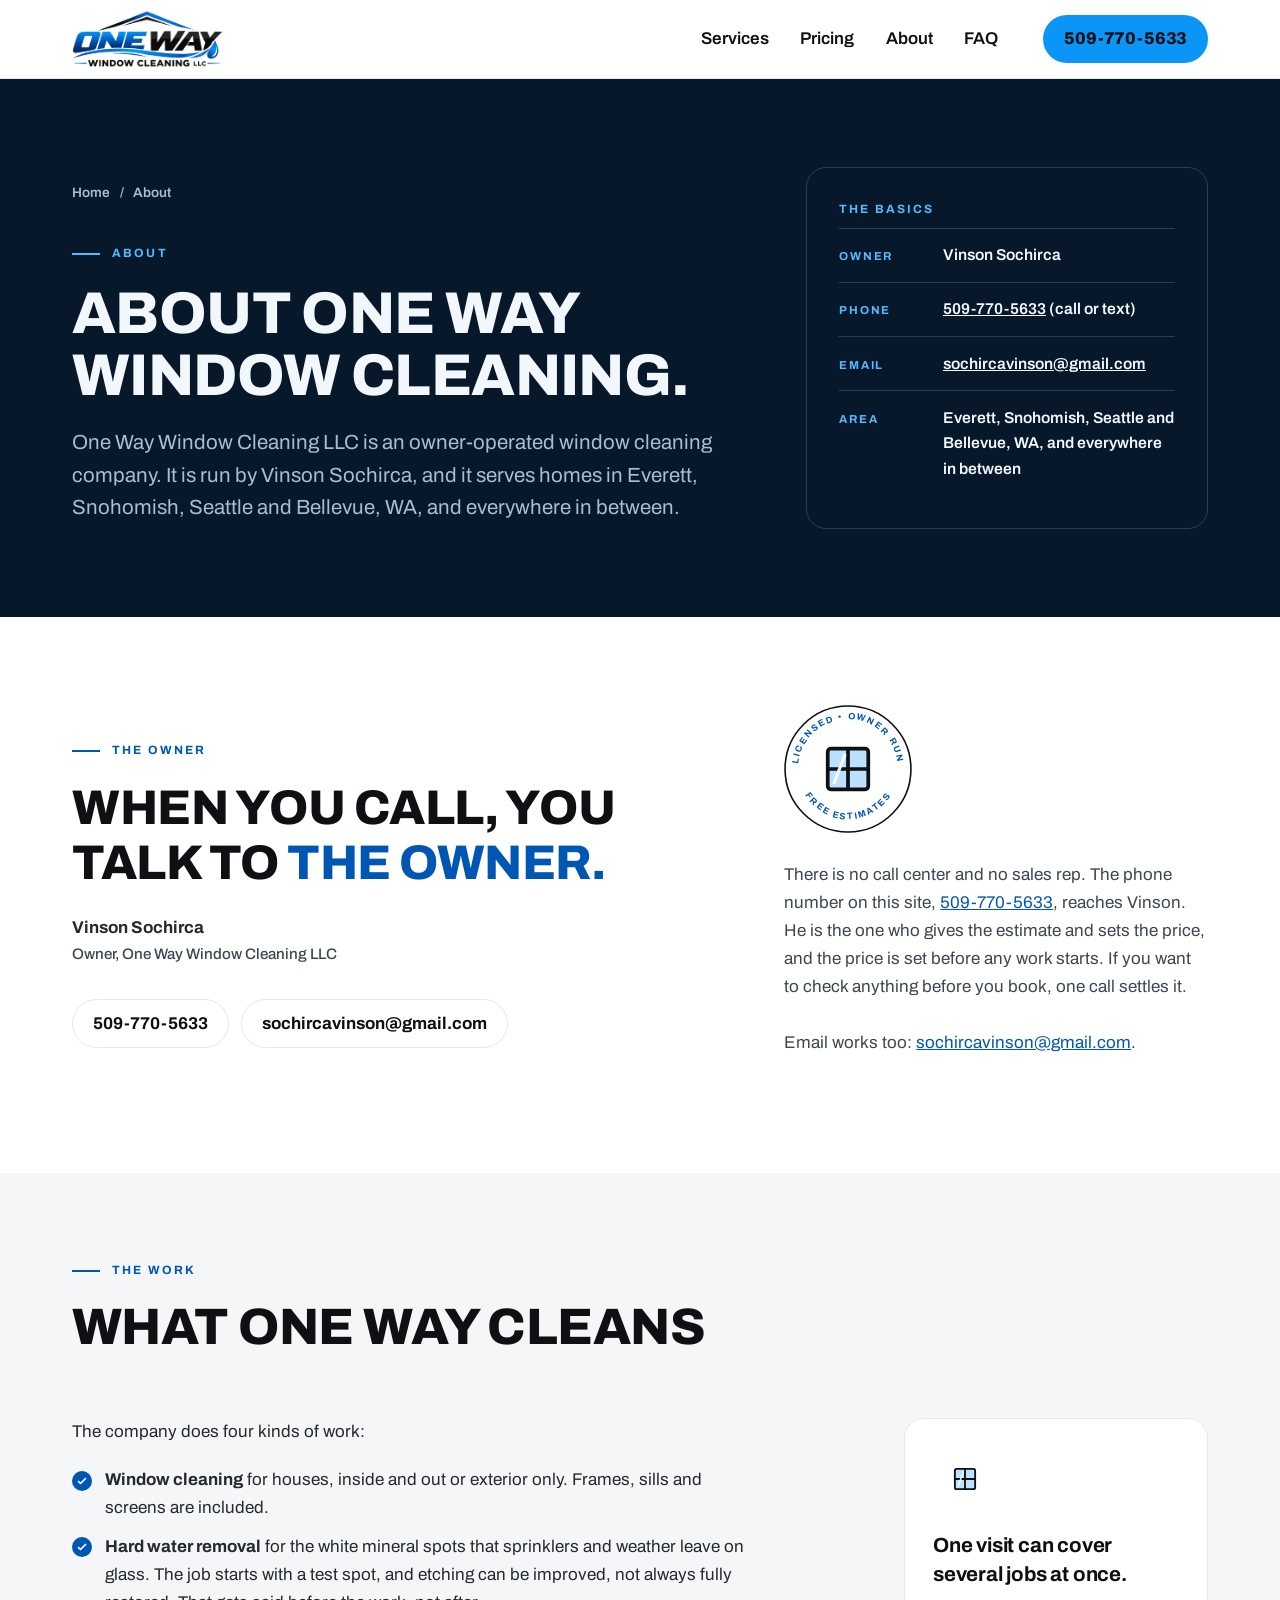
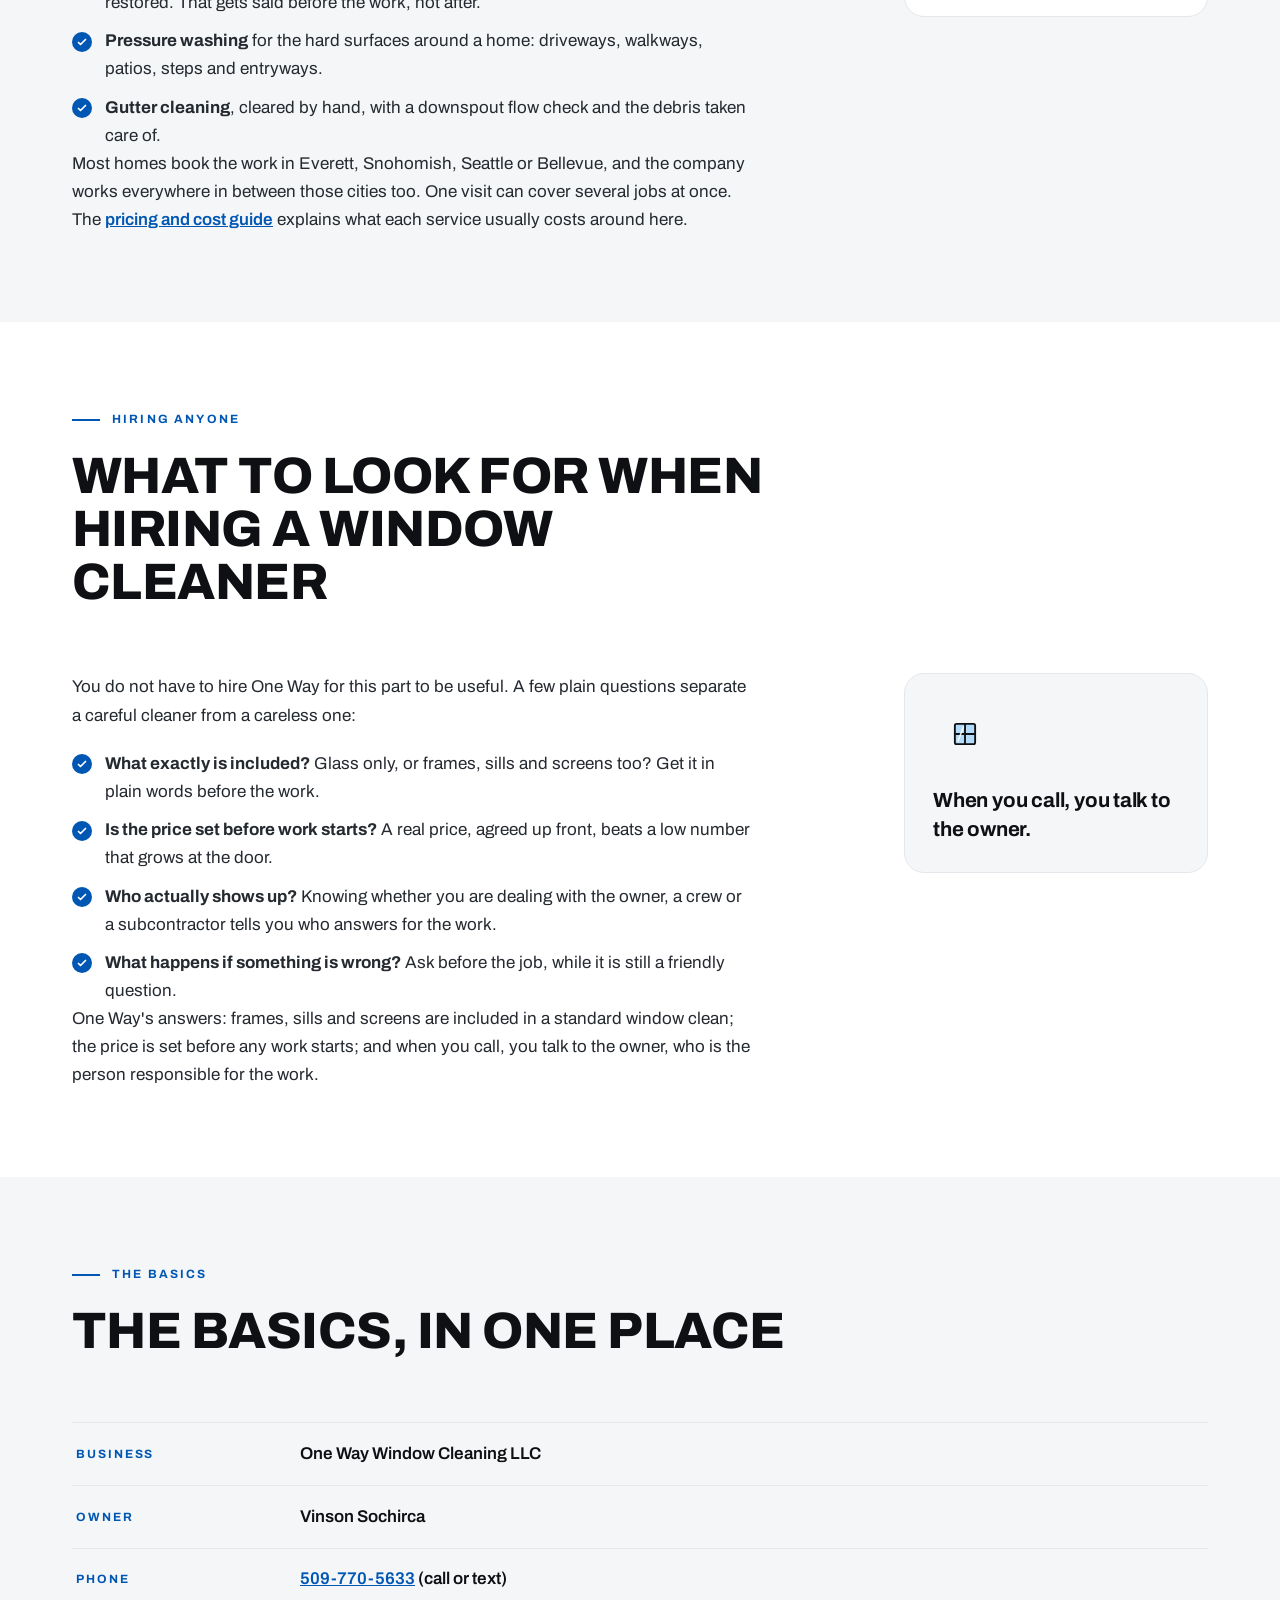
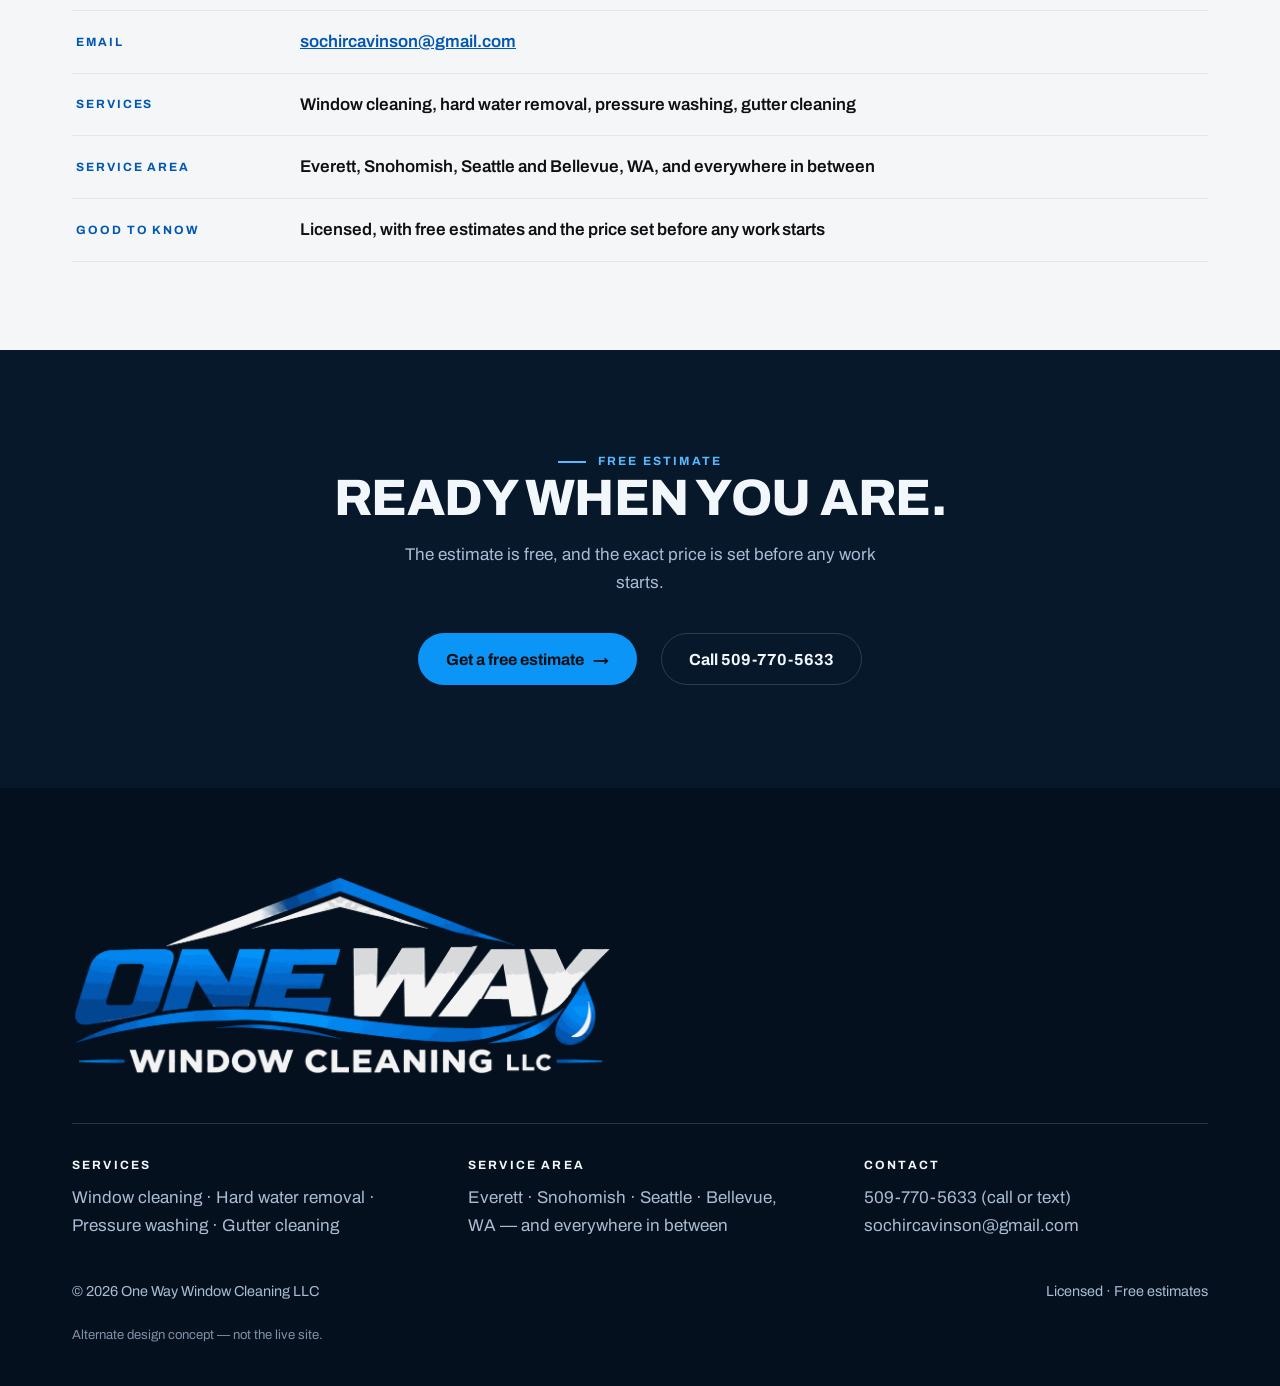
==== commit 063f3516: "Revision 1: re-palette to Vinny's logo blues + real logo lockups" ====
--- a/about/index.html
+++ b/about/index.html
@@ -5,7 +5,7 @@
 <meta name="viewport" content="width=device-width, initial-scale=1">
 <title>About | One Way Window Cleaning — Everett &amp; Seattle, WA</title>
 <meta name="description" content="One Way Window Cleaning LLC is an owner-operated window cleaning company run by Vinson Sochirca, serving Everett, Snohomish, Seattle and Bellevue, WA. Licensed, with free estimates and the price set before work starts.">
-<link rel="icon" href="data:image/svg+xml,%3Csvg xmlns='http://www.w3.org/2000/svg' viewBox='0 0 24 24'%3E%3Crect x='2' y='2' width='20' height='20' rx='2' fill='%230E2E27'/%3E%3Crect x='5.5' y='5.5' width='5.5' height='5.5' fill='%232FA8E8'/%3E%3Crect x='13' y='5.5' width='5.5' height='5.5' fill='%23E9EFE7'/%3E%3Crect x='5.5' y='13' width='5.5' height='5.5' fill='%23E9EFE7'/%3E%3Crect x='13' y='13' width='5.5' height='5.5' fill='%232FA8E8'/%3E%3C/svg%3E">
+<link rel="icon" href="data:image/svg+xml,%3Csvg xmlns='http://www.w3.org/2000/svg' viewBox='0 0 24 24'%3E%3Crect x='2' y='2' width='20' height='20' rx='2' fill='%2307182B'/%3E%3Crect x='5.5' y='5.5' width='5.5' height='5.5' fill='%230A95F7'/%3E%3Crect x='13' y='5.5' width='5.5' height='5.5' fill='%23FFFFFF'/%3E%3Crect x='5.5' y='13' width='5.5' height='5.5' fill='%23FFFFFF'/%3E%3Crect x='13' y='13' width='5.5' height='5.5' fill='%230A95F7'/%3E%3C/svg%3E">
 <link rel="preconnect" href="https://fonts.googleapis.com">
 <link rel="preconnect" href="https://fonts.gstatic.com" crossorigin>
 <link href="https://fonts.googleapis.com/css2?family=Archivo:wght@400;500;600;700;800;900&display=swap" rel="stylesheet">
@@ -17,8 +17,7 @@
   <header class="site-head">
     <div class="wrap site-head__inner">
       <a class="mark" href="../" aria-label="One Way Window Cleaning, home">
-        <span class="mark__name">One Way</span>
-        <span class="mark__sub">Window Cleaning LLC</span>
+        <img class="mark__img" src="../assets/logo.png" alt="One Way Window Cleaning LLC" width="1400" height="518">
       </a>
       <nav class="main-nav" aria-label="Main">
         <ul>
@@ -73,11 +72,11 @@
                 <path id="badge-top" d="M13.2 55.9 A47 47 0 0 1 106.8 55.9"/>
                 <path id="badge-bot" d="M18.5 82.1 A47 47 0 0 0 101.5 82.1"/>
               </defs>
-              <circle cx="60" cy="60" r="59" fill="none" stroke="#0E2E27" stroke-width="1.5"/>
-              <text font-size="8.5" font-weight="700" letter-spacing="1.5" fill="#1269A3"><textPath href="#badge-top" startOffset="50%" text-anchor="middle">LICENSED • OWNER RUN</textPath></text>
-              <text font-size="8.5" font-weight="700" letter-spacing="1.5" fill="#1269A3"><textPath href="#badge-bot" startOffset="50%" text-anchor="middle">FREE ESTIMATES</textPath></text>
-              <rect x="41" y="41" width="38" height="38" rx="3" fill="#2FA8E8" fill-opacity=".28" stroke="#0E2E27" stroke-width="3.5"/>
-              <path d="M60 41v38M41 60h38" stroke="#0E2E27" stroke-width="3.5"/>
+              <circle cx="60" cy="60" r="59" fill="none" stroke="#0E1013" stroke-width="1.5"/>
+              <text font-size="8.5" font-weight="700" letter-spacing="1.5" fill="#0057B3"><textPath href="#badge-top" startOffset="50%" text-anchor="middle">LICENSED • OWNER RUN</textPath></text>
+              <text font-size="8.5" font-weight="700" letter-spacing="1.5" fill="#0057B3"><textPath href="#badge-bot" startOffset="50%" text-anchor="middle">FREE ESTIMATES</textPath></text>
+              <rect x="41" y="41" width="38" height="38" rx="3" fill="#0A95F7" fill-opacity=".28" stroke="#0E1013" stroke-width="3.5"/>
+              <path d="M60 41v38M41 60h38" stroke="#0E1013" stroke-width="3.5"/>
               <path d="M47 73 L57 47" stroke="#fff" stroke-width="3" stroke-linecap="round" opacity=".9"/>
             </svg>
             <p>There is no call center and no sales rep. The phone number on this site, <a href="tel:+15097705633">509-770-5633</a>, reaches Vinson. He is the one who gives the estimate and sets the price, and the price is set before any work starts. If you want to check anything before you book, one call settles it.</p>
@@ -105,7 +104,7 @@
           <p>Most homes book the work in Everett, Snohomish, Seattle or Bellevue, and the company works everywhere in between those cities too. One visit can cover several jobs at once. The <a href="../pricing/">pricing and cost guide</a> explains what each service usually costs around here.</p>
         </div>
         <aside class="aside-card" aria-hidden="true">
-          <svg viewBox="0 0 120 120" focusable="false"><rect x="41" y="41" width="38" height="38" rx="3" fill="#2FA8E8" fill-opacity=".28" stroke="#0E2E27" stroke-width="3.5"/><path d="M60 41v38M41 60h38" stroke="#0E2E27" stroke-width="3.5"/><path d="M47 73 L57 47" stroke="#fff" stroke-width="3" stroke-linecap="round" opacity=".9"/></svg>
+          <svg viewBox="0 0 120 120" focusable="false"><rect x="41" y="41" width="38" height="38" rx="3" fill="#0A95F7" fill-opacity=".28" stroke="#0E1013" stroke-width="3.5"/><path d="M60 41v38M41 60h38" stroke="#0E1013" stroke-width="3.5"/><path d="M47 73 L57 47" stroke="#fff" stroke-width="3" stroke-linecap="round" opacity=".9"/></svg>
           <p>One visit can cover several jobs at once.</p>
         </aside>
         </div>
@@ -130,7 +129,7 @@
           <p>One Way's answers: frames, sills and screens are included in a standard window clean; the price is set before any work starts; and when you call, you talk to the owner, who is the person responsible for the work.</p>
         </div>
         <aside class="aside-card" aria-hidden="true">
-          <svg viewBox="0 0 120 120" focusable="false"><rect x="41" y="41" width="38" height="38" rx="3" fill="#2FA8E8" fill-opacity=".28" stroke="#0E2E27" stroke-width="3.5"/><path d="M60 41v38M41 60h38" stroke="#0E2E27" stroke-width="3.5"/><path d="M47 73 L57 47" stroke="#fff" stroke-width="3" stroke-linecap="round" opacity=".9"/></svg>
+          <svg viewBox="0 0 120 120" focusable="false"><rect x="41" y="41" width="38" height="38" rx="3" fill="#0A95F7" fill-opacity=".28" stroke="#0E1013" stroke-width="3.5"/><path d="M60 41v38M41 60h38" stroke="#0E1013" stroke-width="3.5"/><path d="M47 73 L57 47" stroke="#fff" stroke-width="3" stroke-linecap="round" opacity=".9"/></svg>
           <p>When you call, you talk to the owner.</p>
         </aside>
         </div>
@@ -161,7 +160,7 @@
         <h2 class="display" id="h-cta">Ready when you are.</h2>
         <p>The estimate is free, and the exact price is set before any work starts.</p>
         <div class="cta__actions">
-          <a class="btn btn--amber" href="../#estimate"><span>Get a free estimate</span><span class="arr" aria-hidden="true">→</span></a>
+          <a class="btn btn--azure" href="../#estimate"><span>Get a free estimate</span><span class="arr" aria-hidden="true">→</span></a>
           <a class="btn btn--ghost" href="tel:+15097705633"><span>Call 509-770-5633</span></a>
         </div>
       </div>
@@ -170,8 +169,7 @@
 
   <footer class="foot">
     <div class="wrap">
-      <p class="foot__mark">One Way</p>
-      <p class="foot__mark-sub">Window Cleaning LLC</p>
+      <img class="foot__logo" src="../assets/logo-dark.png" alt="One Way Window Cleaning LLC" width="1100" height="407">
       <div class="foot__cols">
         <p><b>Services</b>Window cleaning · Hard water removal · Pressure washing · Gutter cleaning</p>
         <p><b>Service area</b>Everett · Snohomish · Seattle · Bellevue, WA — and everywhere in between</p>
--- a/styles.css
+++ b/styles.css
@@ -1,21 +1,25 @@
-/* One Way Window Cleaning — ALTERNATE design concept ("Evergreen editorial").
-   Cream paper, evergreen ink, clean-glass sky, amber action. Archivo only. */
+/* One Way Window Cleaning — ALTERNATE design concept.
+   Revision 1 palette: Vinny's logo blues. White + ice mist papers, deep
+   navy-black fields, azure action, royal depth. Archivo only. */
 
 :root {
-  --paper: #FAF5EC;
-  --paper-2: #F1EAD9;
-  --ink: #0E2E27;
-  --ink-deep: #0A211C;
-  --ink-soft: #33524A;
-  --body: #22312C;
-  --on-dark: #E9EFE7;
-  --muted-dark: #B9C9BF;
-  --sky: #2FA8E8;
-  --sky-dark: #1269A3;
-  --amber: #F0A431;
-  --amber-ink: #23180A;
-  --line: rgba(14, 46, 39, .16);
-  --line-dark: rgba(233, 239, 231, .16);
+  --paper: #FFFFFF;
+  --paper-2: #F4F6F8;
+  --ink: #0E1013;
+  --ink-soft: #3D4652;
+  --body: #252A30;
+  --muted: #5F6873;
+  --dark: #07182B;
+  --dark-deep: #04101D;
+  --on-dark: #F2F7FC;
+  --muted-dark: #A9BCD4;
+  --azure: #0A95F7;
+  --azure-label: #57BAFF;
+  --azure-text: #0057B3;
+  --royal: #002B6A;
+  --line: #E4E7EB;
+  --line-strong: #7C8794;
+  --line-dark: rgba(220, 232, 245, .18);
   --error: #A61C1C;
   --ease: cubic-bezier(0.22, 1, 0.36, 1);
   --radius: 20px;
@@ -39,7 +43,7 @@
 
 h1, h2, h3, p, ul, ol, dl, dd, figure { margin: 0; }
 ul, ol { padding: 0; list-style: none; }
-a { color: var(--sky-dark); }
+a { color: var(--azure-text); }
 img, svg { display: block; }
 
 .wrap {
@@ -51,7 +55,7 @@
 
 .section { padding: clamp(4.5rem, 9vw, 8rem) 0; }
 .section--paper2 { background: var(--paper-2); }
-.section--dark { background: var(--ink); color: var(--on-dark); }
+.section--dark { background: var(--dark); color: var(--on-dark); }
 .section--notop { padding-top: 0; }
 
 /* --- type --- */
@@ -75,11 +79,11 @@
   font-weight: 700;
   letter-spacing: 0.18em;
   text-transform: uppercase;
-  color: var(--sky-dark);
+  color: var(--azure-text);
   margin-bottom: 1.25rem;
 }
 .eyebrow::before { content: ""; width: 28px; height: 2px; background: currentColor; flex: none; }
-.section--dark .eyebrow, .hero .eyebrow, .phero .eyebrow, .cta .eyebrow { color: var(--sky); }
+.section--dark .eyebrow, .hero .eyebrow, .phero .eyebrow, .cta .eyebrow { color: var(--azure-label); }
 
 .lede { font-size: clamp(1.125rem, 1.6vw, 1.3rem); line-height: 1.6; max-width: 56ch; }
 .sec-head { max-width: 46rem; margin-bottom: clamp(2.5rem, 5vw, 4rem); }
@@ -93,8 +97,8 @@
   padding: 0.75rem 1.25rem; border-radius: 999px; text-decoration: none; font-weight: 700;
 }
 .skip:focus { top: 1rem; }
-:focus-visible { outline: 3px solid var(--sky-dark); outline-offset: 3px; border-radius: 4px; }
-.section--dark :focus-visible, .hero :focus-visible, .phero :focus-visible, .foot :focus-visible { outline-color: var(--sky); }
+:focus-visible { outline: 3px solid var(--azure-text); outline-offset: 3px; border-radius: 4px; }
+.section--dark :focus-visible, .hero :focus-visible, .phero :focus-visible, .foot :focus-visible { outline-color: var(--azure); }
 .sr-only {
   position: absolute; width: 1px; height: 1px; margin: -1px; padding: 0;
   overflow: hidden; clip: rect(0 0 0 0); white-space: nowrap; border: 0;
@@ -117,19 +121,19 @@
 .btn > * { position: relative; }
 .btn .arr { transition: transform 0.3s var(--ease); font-weight: 800; }
 .btn:hover .arr { transform: translateX(3px); }
-.btn--amber { background: var(--amber); color: var(--amber-ink); }
-.btn--amber::before { background: var(--ink); }
-.btn--amber:hover { color: var(--on-dark); }
+.btn--azure { background: var(--azure); color: var(--ink); }
+.btn--azure::before { background: var(--royal); }
+.btn--azure:hover { color: var(--on-dark); }
 .btn--ghost { background: transparent; color: var(--on-dark); border-color: var(--line-dark); }
-.btn--ghost::before { background: var(--amber); }
-.btn--ghost:hover { color: var(--amber-ink); }
+.btn--ghost::before { background: var(--azure); }
+.btn--ghost:hover { color: var(--ink); }
 .btn--dark { background: var(--ink); color: var(--on-dark); }
-.btn--dark::before { background: var(--amber); }
-.btn--dark:hover { color: var(--amber-ink); }
+.btn--dark::before { background: var(--azure); }
+.btn--dark:hover { color: var(--ink); }
 .btn--block { width: 100%; }
 
 .phone-link { display: inline-flex; flex-direction: column; line-height: 1.25; text-decoration: none; color: var(--on-dark); min-height: 52px; justify-content: center; }
-.phone-link .label { font-size: 0.72rem; font-weight: 700; letter-spacing: 0.16em; text-transform: uppercase; color: var(--sky); }
+.phone-link .label { font-size: 0.72rem; font-weight: 700; letter-spacing: 0.16em; text-transform: uppercase; color: var(--azure-label); }
 .phone-link .num { font-size: 1.3rem; font-weight: 800; letter-spacing: -0.01em; }
 .phone-link:hover .num { text-decoration: underline; text-underline-offset: 4px; }
 
@@ -143,9 +147,8 @@
   display: flex; align-items: center; gap: 2rem;
   min-height: 78px; padding-top: 0.5rem; padding-bottom: 0.5rem;
 }
-.mark { text-decoration: none; color: var(--ink); line-height: 0.95; flex: none; }
-.mark__name { display: block; font-size: 1.5rem; font-weight: 900; letter-spacing: -0.01em; text-transform: uppercase; }
-.mark__sub { display: block; margin-top: 0.3rem; font-size: 0.58rem; font-weight: 700; letter-spacing: 0.3em; text-transform: uppercase; color: var(--sky-dark); }
+.mark { display: inline-flex; align-items: center; text-decoration: none; flex: none; }
+.mark__img { height: 56px; width: auto; }
 .main-nav { margin-left: auto; }
 .main-nav ul { display: flex; gap: 0.25rem; }
 .main-nav a {
@@ -156,11 +159,11 @@
 .call-pill {
   flex: none; display: inline-flex; align-items: center; gap: 0.5rem;
   min-height: 48px; padding: 0.65rem 1.3rem; border-radius: 999px;
-  background: var(--amber); color: var(--amber-ink);
+  background: var(--azure); color: var(--ink);
   font-weight: 800; text-decoration: none; letter-spacing: -0.01em;
   transition: background 0.3s var(--ease), color 0.3s var(--ease);
 }
-.call-pill:hover { background: var(--ink); color: var(--on-dark); }
+.call-pill:hover { background: var(--royal); color: var(--on-dark); }
 
 @media (max-width: 860px) {
   .site-head__inner { flex-wrap: wrap; gap: 0.5rem 1rem; padding-top: 0.75rem; }
@@ -171,14 +174,22 @@
 }
 
 /* --- hero --- */
-.hero { background: var(--ink); color: var(--on-dark); overflow: hidden; }
+.hero { background: var(--dark); color: var(--on-dark); overflow: hidden; }
 .hero__grid {
   display: grid; grid-template-columns: 1.05fr 1fr; gap: clamp(2rem, 5vw, 4.5rem);
   align-items: center;
   padding-top: clamp(3.5rem, 7vw, 6rem);
 }
 .hero h1 { margin-bottom: 1.5rem; }
-.hero h1 .hl { color: var(--amber); }
+.hero h1 .hl { color: var(--azure); }
+@supports ((background-clip: text) or (-webkit-background-clip: text)) {
+  .hero h1 .hl {
+    background-image: linear-gradient(94deg, #57BAFF 0%, #0A95F7 52%, #0073D9 100%);
+    -webkit-background-clip: text;
+    background-clip: text;
+    color: transparent;
+  }
+}
 .hero__sub { color: var(--muted-dark); font-size: clamp(1.1rem, 1.6vw, 1.28rem); line-height: 1.6; max-width: 52ch; }
 .hero__sub strong { color: var(--on-dark); font-weight: 600; }
 .hero__actions { display: flex; flex-wrap: wrap; align-items: center; gap: 1rem 1.5rem; margin-top: 2.25rem; }
@@ -194,7 +205,7 @@
   border-top: 1px solid var(--line-dark);
 }
 .stat-fact { display: flex; gap: 1rem; align-items: baseline; }
-.stat-fact .n { font-size: 1.6rem; font-weight: 800; color: var(--sky); letter-spacing: -0.01em; line-height: 1; }
+.stat-fact .n { font-size: 1.6rem; font-weight: 800; color: var(--azure); letter-spacing: -0.01em; line-height: 1; }
 .stat-fact .t { font-weight: 600; font-size: 1.02rem; line-height: 1.4; }
 @media (max-width: 960px) {
   .hero__grid { grid-template-columns: 1fr; }
@@ -203,8 +214,12 @@
 
 /* --- marquee --- */
 .marquee {
-  background: var(--amber); color: var(--ink);
-  border-top: 1px solid rgba(14, 46, 39, .35); border-bottom: 1px solid rgba(14, 46, 39, .35);
+  background-color: var(--royal);
+  background-image: linear-gradient(90deg, #0A95F7, #0069C9 55%, #002B6A);
+  background-size: 100% 3px;
+  background-repeat: no-repeat;
+  background-position: top left;
+  color: #FFFFFF;
   overflow: hidden; padding: 0.85rem 0;
   -webkit-mask-image: linear-gradient(90deg, transparent, #000 5%, #000 95%, transparent);
   mask-image: linear-gradient(90deg, transparent, #000 5%, #000 95%, transparent);
@@ -216,7 +231,7 @@
   font-weight: 800; text-transform: uppercase; letter-spacing: 0.04em; font-size: 1.02rem;
   padding: 0 1.1rem; white-space: nowrap;
 }
-.marquee__group i { font-style: normal; color: var(--ink); opacity: .55; }
+.marquee__group i { font-style: normal; color: var(--azure); }
 @keyframes marquee { to { transform: translateX(-50%); } }
 @media (prefers-reduced-motion: reduce) {
   .marquee__track { animation: none; }
@@ -235,7 +250,7 @@
   transform: scaleX(0); transform-origin: left; transition: transform 0.45s var(--ease);
 }
 .svc-row:hover::before, .svc-row:focus-visible::before { transform: scaleX(1); }
-.svc-row .num { font-size: clamp(1.7rem, 3vw, 2.4rem); font-weight: 800; color: var(--sky-dark); letter-spacing: -0.02em; line-height: 1; }
+.svc-row .num { font-size: clamp(1.7rem, 3vw, 2.4rem); font-weight: 800; color: var(--azure-text); letter-spacing: -0.02em; line-height: 1; }
 .svc-row h3 { font-size: clamp(1.55rem, 3vw, 2.35rem); margin-bottom: 0.45rem; }
 .svc-row .desc { color: var(--ink-soft); max-width: 58ch; }
 .svc-row .incl { margin-top: 0.6rem; font-size: 0.94rem; color: var(--body); }
@@ -253,9 +268,9 @@
   --wipe: 62%;
   position: relative; max-width: 62rem; margin: 0 auto;
   aspect-ratio: 16 / 8;
-  border: 10px solid var(--ink); border-radius: var(--radius);
-  overflow: hidden; background: var(--sky);
-  box-shadow: 0 30px 60px -32px rgba(14, 46, 39, .4);
+  border: 10px solid var(--dark); border-radius: var(--radius);
+  overflow: hidden; background: var(--azure);
+  box-shadow: 0 30px 60px -32px rgba(7, 24, 43, .35);
 }
 .wipe__layer { position: absolute; inset: 0; }
 .wipe__layer svg { width: 100%; height: 100%; }
@@ -266,8 +281,8 @@
 .wipe__mullions {
   position: absolute; inset: 0; z-index: 3; pointer-events: none;
   background:
-    linear-gradient(90deg, transparent calc(50% - 5px), rgba(10, 33, 28, .85) calc(50% - 5px), rgba(10, 33, 28, .85) calc(50% + 5px), transparent calc(50% + 5px)),
-    linear-gradient(0deg, transparent calc(50% - 5px), rgba(10, 33, 28, .85) calc(50% - 5px), rgba(10, 33, 28, .85) calc(50% + 5px), transparent calc(50% + 5px));
+    linear-gradient(90deg, transparent calc(50% - 5px), rgba(4, 16, 29, .85) calc(50% - 5px), rgba(4, 16, 29, .85) calc(50% + 5px), transparent calc(50% + 5px)),
+    linear-gradient(0deg, transparent calc(50% - 5px), rgba(4, 16, 29, .85) calc(50% - 5px), rgba(4, 16, 29, .85) calc(50% + 5px), transparent calc(50% + 5px));
 }
 .wipe__tag {
   position: absolute; top: 14px; z-index: 4;
@@ -280,12 +295,12 @@
 .wipe__handle {
   position: absolute; top: 0; bottom: 0; left: var(--wipe); z-index: 5;
   width: 3px; margin-left: -1.5px; background: #fff;
-  box-shadow: 0 0 0 1px rgba(10, 33, 28, .35); pointer-events: none;
+  box-shadow: 0 0 0 1px rgba(4, 16, 29, .35); pointer-events: none;
 }
 .wipe__grip {
   position: absolute; top: 50%; left: 50%; transform: translate(-50%, -50%);
   width: 48px; height: 48px; border-radius: 50%;
-  background: var(--amber); border: 2px solid var(--ink);
+  background: var(--azure); border: 2px solid var(--ink);
   display: flex; align-items: center; justify-content: center;
 }
 .wipe__range {
@@ -294,14 +309,14 @@
   -webkit-appearance: none; appearance: none; background: transparent; border: 0;
 }
 .wipe__range:focus { outline: none; }
-.wipe:focus-within { outline: 3px solid var(--sky-dark); outline-offset: 4px; }
+.wipe:focus-within { outline: 3px solid var(--azure-text); outline-offset: 4px; }
 .wipe__caption { max-width: 62rem; margin: 1.25rem auto 0; color: var(--ink-soft); font-size: 0.98rem; }
 @media (max-width: 640px) { .wipe { aspect-ratio: 4 / 3; border-width: 8px; } }
 
 /* --- how it works --- */
 .steps { display: grid; grid-template-columns: repeat(3, 1fr); gap: clamp(1.5rem, 4vw, 3rem); }
 .step { border-top: 2px solid var(--ink); padding-top: 1.5rem; }
-.step .n { display: block; font-size: clamp(2.8rem, 5vw, 4.2rem); font-weight: 800; color: var(--sky-dark); line-height: 1; letter-spacing: -0.02em; margin-bottom: 1rem; }
+.step .n { display: block; font-size: clamp(2.8rem, 5vw, 4.2rem); font-weight: 800; color: var(--azure-text); line-height: 1; letter-spacing: -0.02em; margin-bottom: 1rem; }
 .step h3 { margin-bottom: 0.5rem; }
 .step p { color: var(--ink-soft); max-width: 34ch; }
 @media (max-width: 820px) { .steps { grid-template-columns: 1fr; } }
@@ -314,7 +329,7 @@
 .stat-list { display: grid; gap: 0; border-top: 1px solid var(--line-dark); }
 .stat { display: grid; grid-template-columns: auto 1fr; gap: 0.4rem 1.75rem; align-items: baseline; padding: 1.6rem 0; border-bottom: 1px solid var(--line-dark); }
 .stat .fig { font-size: clamp(2.3rem, 4.5vw, 3.6rem); font-weight: 800; letter-spacing: -0.02em; line-height: 1; color: var(--on-dark); white-space: nowrap; }
-.stat .fig em { font-style: normal; color: var(--amber); }
+.stat .fig em { font-style: normal; color: var(--azure); }
 .stat .what { font-weight: 600; font-size: 1.08rem; }
 .stat .src { grid-column: 2; color: var(--muted-dark); font-size: 0.92rem; }
 @media (max-width: 900px) { .price-grid { grid-template-columns: 1fr; } }
@@ -327,7 +342,7 @@
   padding: 1.4rem 0.75rem; border-bottom: 1px solid var(--line);
 }
 .city-row .city { font-size: clamp(2.2rem, 5.5vw, 4rem); font-weight: 800; text-transform: uppercase; letter-spacing: -0.01em; line-height: 1.05; color: var(--ink); }
-.city-row .st { font-weight: 700; color: var(--sky-dark); letter-spacing: 0.14em; font-size: 0.8rem; }
+.city-row .st { font-weight: 700; color: var(--azure-text); letter-spacing: 0.14em; font-size: 0.8rem; }
 .area-lines { margin-top: 2.25rem; display: grid; gap: 0.75rem; }
 .area-lines .big { font-size: clamp(1.3rem, 2.4vw, 1.8rem); font-weight: 700; color: var(--ink); }
 .area-lines p { color: var(--ink-soft); max-width: 62ch; }
@@ -344,7 +359,7 @@
 .faq__item summary::after {
   content: "+"; flex: none; width: 34px; height: 34px; border: 1px solid var(--line);
   border-radius: 50%; display: flex; align-items: center; justify-content: center;
-  font-weight: 500; font-size: 1.25rem; color: var(--sky-dark);
+  font-weight: 500; font-size: 1.25rem; color: var(--azure-text);
   transition: transform 0.35s var(--ease), background 0.35s var(--ease), color 0.35s var(--ease);
 }
 .faq__item[open ] summary::after { transform: rotate(45deg); background: var(--ink); color: var(--on-dark); }
@@ -353,7 +368,7 @@
 /* --- owner strip --- */
 .owner-grid { display: grid; grid-template-columns: 1.5fr 1fr; gap: clamp(2.5rem, 6vw, 5rem); align-items: center; }
 .owner-quote { font-size: clamp(1.9rem, 3.8vw, 3.1rem); font-weight: 800; text-transform: uppercase; letter-spacing: -0.01em; line-height: 1.12; color: var(--ink); }
-.owner-quote .hl { color: var(--sky-dark); }
+.owner-quote .hl { color: var(--azure-text); }
 .owner-by { margin-top: 1.5rem; font-weight: 700; }
 .owner-by span { display: block; font-weight: 500; color: var(--ink-soft); font-size: 0.95rem; }
 .owner-side p { color: var(--ink-soft); margin-bottom: 1.75rem; }
@@ -374,7 +389,7 @@
 .needs li { display: flex; gap: 0.9rem; align-items: flex-start; color: var(--muted-dark); }
 .needs li::before {
   content: ""; flex: none; width: 22px; height: 22px; margin-top: 0.2rem; border-radius: 50%;
-  background: var(--sky) url("data:image/svg+xml,%3Csvg xmlns='http://www.w3.org/2000/svg' viewBox='0 0 24 24'%3E%3Cpath d='M5 13l4 4L19 7' fill='none' stroke='%230A211C' stroke-width='3.4' stroke-linecap='round' stroke-linejoin='round'/%3E%3C/svg%3E") center / 13px no-repeat;
+  background: var(--azure) url("data:image/svg+xml,%3Csvg xmlns='http://www.w3.org/2000/svg' viewBox='0 0 24 24'%3E%3Cpath d='M5 13l4 4L19 7' fill='none' stroke='%230E1013' stroke-width='3.4' stroke-linecap='round' stroke-linejoin='round'/%3E%3C/svg%3E") center / 13px no-repeat;
 }
 .needs li strong { color: var(--on-dark); font-weight: 600; }
 .est-quick { display: flex; flex-wrap: wrap; gap: 0.75rem; margin-top: 2.25rem; }
@@ -384,7 +399,7 @@
   color: var(--on-dark); text-decoration: none; font-weight: 700;
   transition: background 0.3s var(--ease), color 0.3s var(--ease);
 }
-.est-quick a:hover { background: var(--amber); color: var(--amber-ink); border-color: var(--amber); }
+.est-quick a:hover { background: var(--azure); color: var(--ink); border-color: var(--azure); }
 
 .form-panel {
   background: var(--paper); color: var(--body);
@@ -396,14 +411,14 @@
 .field { margin-bottom: 1.15rem; border: 0; padding: 0; }
 .field label, .field legend { display: block; font-weight: 600; font-size: 0.97rem; color: var(--ink); margin-bottom: 0.45rem; padding: 0; }
 .req { color: var(--error); }
-.opt { font-weight: 500; color: var(--ink-soft); font-size: 0.85rem; margin-left: 0.35rem; }
+.opt { font-weight: 500; color: var(--muted); font-size: 0.85rem; margin-left: 0.35rem; }
 .field input[type="text"], .field input:not([type]), .field input[type="tel"], .field textarea {
   width: 100%; min-height: 52px; padding: 0.8rem 1rem;
-  border: 1px solid rgba(14, 46, 39, .4); border-radius: 12px;
+  border: 1px solid var(--line-strong); border-radius: 12px;
   background: #fff; color: var(--body); font: inherit; font-size: 1rem;
 }
 .field textarea { min-height: 96px; resize: vertical; }
-.field input:focus, .field textarea:focus { outline: 3px solid rgba(21, 119, 182, .45); outline-offset: 1px; border-color: var(--sky-dark); }
+.field input:focus, .field textarea:focus { outline: 3px solid rgba(0, 105, 201, .45); outline-offset: 1px; border-color: var(--azure-text); }
 .field input[aria-invalid="true"] { border-color: var(--error); outline-color: rgba(166, 28, 28, .4); }
 .field-row { display: grid; grid-template-columns: 1fr 1fr; gap: 1rem; }
 @media (max-width: 560px) { .field-row { grid-template-columns: 1fr; } }
@@ -412,20 +427,19 @@
 .chips input { position: absolute; opacity: 0; width: 1px; height: 1px; }
 .chips span {
   display: inline-flex; align-items: center; min-height: 44px; padding: 0.55rem 1.05rem;
-  border: 1px solid rgba(14, 46, 39, .4); border-radius: 999px;
+  border: 1px solid var(--line-strong); border-radius: 999px;
   font-weight: 600; font-size: 0.95rem; cursor: pointer; background: #fff;
   transition: background 0.25s var(--ease), color 0.25s var(--ease), border-color 0.25s var(--ease);
 }
 .chips input:checked + span { background: var(--ink); color: var(--on-dark); border-color: var(--ink); }
-.chips input:focus-visible + span { outline: 3px solid var(--sky-dark); outline-offset: 2px; }
+.chips input:focus-visible + span { outline: 3px solid var(--azure-text); outline-offset: 2px; }
 .form-note { margin-top: 1rem; font-size: 0.95rem; color: var(--ink-soft); }
 .form-note.is-error { color: var(--error); font-weight: 600; }
 @media (max-width: 900px) { .est-grid { grid-template-columns: 1fr; } }
 
 /* --- footer --- */
-.foot { background: var(--ink-deep); color: var(--muted-dark); padding: clamp(3.5rem, 7vw, 5.5rem) 0 2.5rem; }
-.foot__mark { font-size: clamp(3.2rem, 11vw, 8rem); font-weight: 900; text-transform: uppercase; letter-spacing: -0.02em; line-height: 0.95; color: var(--on-dark); }
-.foot__mark-sub { margin-top: 0.75rem; font-weight: 700; letter-spacing: 0.3em; font-size: clamp(0.7rem, 1.6vw, 0.95rem); text-transform: uppercase; color: var(--sky); }
+.foot { background: var(--dark-deep); color: var(--muted-dark); padding: clamp(3.5rem, 7vw, 5.5rem) 0 2.5rem; }
+.foot__logo { width: clamp(300px, 44vw, 540px); height: auto; }
 .foot__cols { display: flex; flex-wrap: wrap; gap: 1rem 3.5rem; margin-top: 3rem; padding-top: 2rem; border-top: 1px solid var(--line-dark); }
 .foot__cols p { max-width: 34ch; }
 .foot__cols b { display: block; color: var(--on-dark); font-size: 0.75rem; letter-spacing: 0.18em; text-transform: uppercase; margin-bottom: 0.5rem; }
@@ -435,7 +449,7 @@
 .foot__fine { margin-top: 1.25rem; font-size: 0.82rem; opacity: 0.75; }
 
 /* --- subpage hero --- */
-.phero { background: var(--ink); color: var(--on-dark); padding: clamp(3.5rem, 7vw, 5.5rem) 0; }
+.phero { background: var(--dark); color: var(--on-dark); padding: clamp(3.5rem, 7vw, 5.5rem) 0; }
 .phero h1 { font-size: clamp(2.2rem, 4.6vw, 3.8rem); max-width: 20ch; margin-bottom: 1.25rem; text-wrap: balance; }
 .phero .lede { color: var(--muted-dark); }
 .phero .lede strong { color: var(--on-dark); }
@@ -457,25 +471,25 @@
 .checks li { display: flex; gap: 0.8rem; align-items: flex-start; }
 .checks li::before {
   content: ""; flex: none; width: 20px; height: 20px; margin-top: 0.28rem; border-radius: 50%;
-  background: var(--sky-dark) url("data:image/svg+xml,%3Csvg xmlns='http://www.w3.org/2000/svg' viewBox='0 0 24 24'%3E%3Cpath d='M5 13l4 4L19 7' fill='none' stroke='%23FAF5EC' stroke-width='3.4' stroke-linecap='round' stroke-linejoin='round'/%3E%3C/svg%3E") center / 12px no-repeat;
+  background: var(--azure-text) url("data:image/svg+xml,%3Csvg xmlns='http://www.w3.org/2000/svg' viewBox='0 0 24 24'%3E%3Cpath d='M5 13l4 4L19 7' fill='none' stroke='%23FFFFFF' stroke-width='3.4' stroke-linecap='round' stroke-linejoin='round'/%3E%3C/svg%3E") center / 12px no-repeat;
 }
 .mini-stats { display: grid; grid-template-columns: repeat(auto-fit, minmax(200px, 1fr)); gap: 1rem; margin: 1.75rem 0; }
 .mini-stat { border: 1px solid var(--line); border-radius: var(--radius); padding: 1.4rem 1.5rem; background: var(--paper); display: flex; flex-direction: column; }
 .block--alt .mini-stat { background: var(--paper); }
 .mini-stat .fig { font-size: clamp(1.9rem, 3.4vw, 2.6rem); font-weight: 800; letter-spacing: -0.02em; color: var(--ink); line-height: 1.05; }
-.mini-stat .fig em { font-style: normal; color: var(--sky-dark); }
+.mini-stat .fig em { font-style: normal; color: var(--azure-text); }
 .mini-stat .what { margin-top: 0.5rem; font-weight: 600; font-size: 0.98rem; line-height: 1.45; }
 .mini-stat .src { margin-top: auto; padding-top: 0.3rem; font-size: 0.85rem; color: var(--ink-soft); }
 
 /* --- spec table (about) --- */
 .spec { border-top: 1px solid var(--line); }
 .spec div { display: grid; grid-template-columns: 12rem 1fr; gap: 1rem 2rem; padding: 1.05rem 0.25rem; border-bottom: 1px solid var(--line); }
-.spec dt { font-size: 0.75rem; font-weight: 700; letter-spacing: 0.16em; text-transform: uppercase; color: var(--sky-dark); padding-top: 0.3rem; }
+.spec dt { font-size: 0.75rem; font-weight: 700; letter-spacing: 0.16em; text-transform: uppercase; color: var(--azure-text); padding-top: 0.3rem; }
 .spec dd { font-weight: 600; color: var(--ink); }
 @media (max-width: 560px) { .spec div { grid-template-columns: 1fr; gap: 0.2rem; } }
 
 /* --- CTA band --- */
-.cta { background: var(--ink); color: var(--on-dark); padding: clamp(4rem, 8vw, 6.5rem) 0; text-align: center; }
+.cta { background: var(--dark); color: var(--on-dark); padding: clamp(4rem, 8vw, 6.5rem) 0; text-align: center; }
 .cta .eyebrow { justify-content: center; }
 .cta h2 { margin-bottom: 1rem; }
 .cta p { color: var(--muted-dark); max-width: 52ch; margin: 0 auto; }
@@ -490,14 +504,14 @@
     border: 1px solid var(--line-dark); border-radius: var(--radius);
     padding: clamp(1.5rem, 2.5vw, 2rem);
   }
-  .phero__panel .p-title { font-size: 0.75rem; font-weight: 700; letter-spacing: 0.18em; text-transform: uppercase; color: var(--sky); margin-bottom: 0.5rem; }
+  .phero__panel .p-title { font-size: 0.75rem; font-weight: 700; letter-spacing: 0.18em; text-transform: uppercase; color: var(--azure-label); margin-bottom: 0.5rem; }
   .p-stat { padding: 1.05rem 0; border-top: 1px solid var(--line-dark); }
   .p-stat .fig { display: block; font-size: 2rem; font-weight: 800; letter-spacing: -0.02em; line-height: 1; color: var(--on-dark); }
   .p-stat .what { display: block; margin-top: 0.35rem; font-weight: 600; font-size: 0.98rem; line-height: 1.45; }
   .p-stat .src { display: block; margin-top: 0.2rem; font-size: 0.85rem; color: var(--muted-dark); }
   .phero__panel .p-note { margin-top: 1.1rem; padding-top: 1.1rem; border-top: 1px solid var(--line-dark); color: var(--muted-dark); font-size: 0.92rem; }
   .p-spec div { display: grid; grid-template-columns: 5.5rem 1fr; gap: 0.75rem 1rem; padding: 0.85rem 0; border-top: 1px solid var(--line-dark); align-items: baseline; }
-  .p-spec dt { font-size: 0.72rem; font-weight: 700; letter-spacing: 0.16em; text-transform: uppercase; color: var(--sky); }
+  .p-spec dt { font-size: 0.72rem; font-weight: 700; letter-spacing: 0.16em; text-transform: uppercase; color: var(--azure-label); }
   .p-spec dd { font-weight: 600; color: var(--on-dark); font-size: 0.98rem; }
   .p-spec a { color: var(--on-dark); }
   .prose-grid { display: grid; grid-template-columns: minmax(0, 1fr) 19rem; gap: clamp(2.5rem, 5vw, 4.5rem); align-items: start; }
